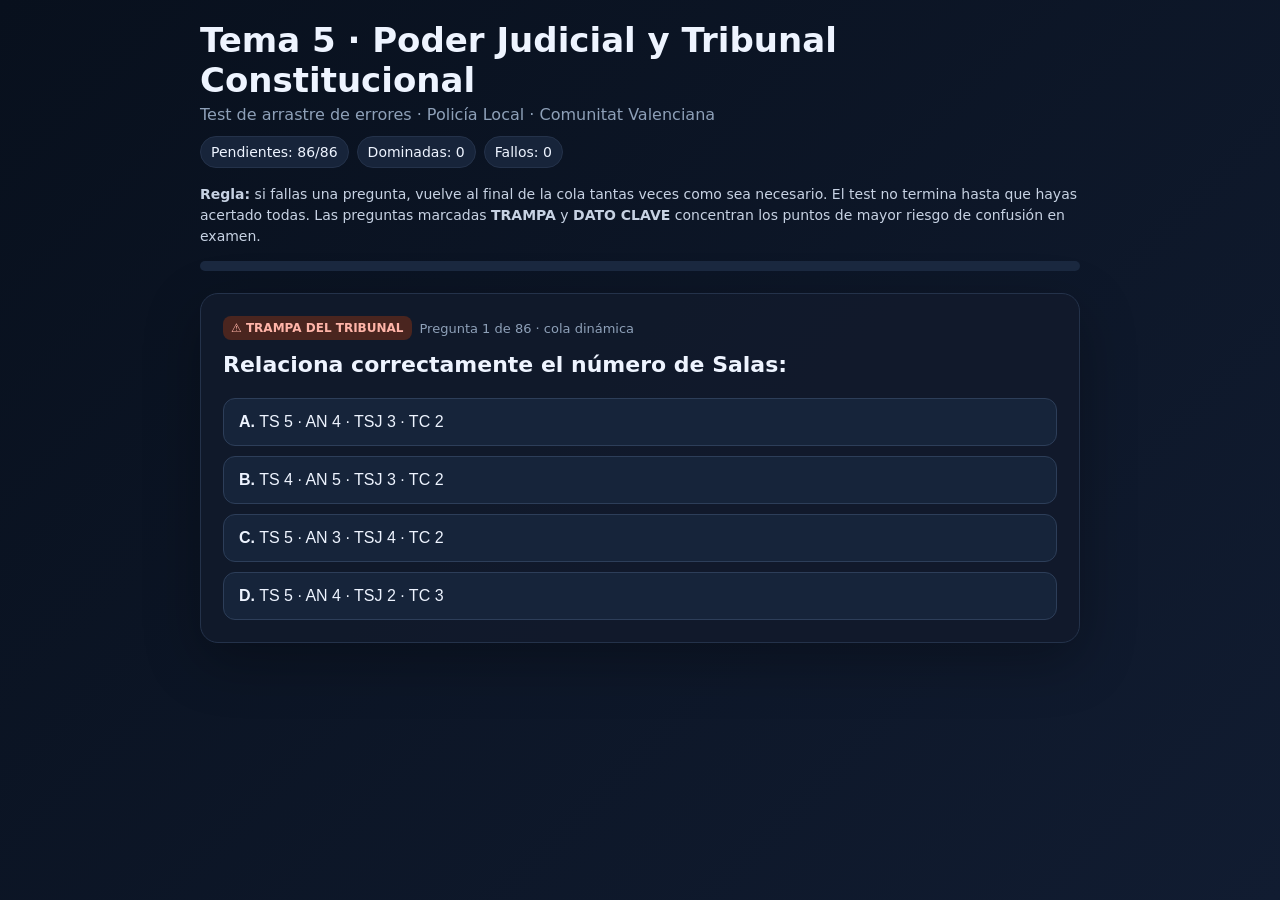
==== index.html @ 257c338b "Add files via upload" ====
<!doctype html>
<html lang="es">
<head>
<meta charset="utf-8">
<meta name="viewport" content="width=device-width,initial-scale=1">
<title>Tema 5 - Test Policía Local Comunitat Valenciana</title>
<style>
:root{--bg:#0b1220;--card:#111a2b;--muted:#8ea0b8;--text:#eef4ff;--accent:#60a5fa;--good:#22c55e;--bad:#ef4444;--gold:#f59e0b;--line:#24324a}
*{box-sizing:border-box} body{margin:0;font-family:system-ui,-apple-system,Segoe UI,Roboto,Arial;background:linear-gradient(135deg,#08101d,#111c31);color:var(--text);min-height:100vh}
.wrap{max-width:920px;margin:auto;padding:20px} .top{display:flex;gap:12px;align-items:center;justify-content:space-between;flex-wrap:wrap;margin-bottom:16px}
h1{font-size:clamp(22px,4vw,34px);margin:0} .sub{color:var(--muted);margin-top:5px}
.stats{display:flex;gap:8px;flex-wrap:wrap} .pill{background:#17243a;border:1px solid var(--line);padding:7px 10px;border-radius:999px;font-size:14px}
.card{background:rgba(17,26,43,.96);border:1px solid var(--line);border-radius:18px;padding:22px;box-shadow:0 18px 55px rgba(0,0,0,.28)}
.progress{height:10px;background:#1b2940;border-radius:99px;overflow:hidden;margin:14px 0 22px} .bar{height:100%;background:linear-gradient(90deg,#60a5fa,#22c55e);width:0;transition:.3s}
.meta{display:flex;gap:8px;align-items:center;flex-wrap:wrap;margin-bottom:10px} .badge{font-size:12px;font-weight:800;padding:5px 8px;border-radius:8px;background:#263650}
.badge.trampa{background:#4a251f;color:#ffb4a8} .badge.clave{background:#46350d;color:#ffd36a}
.q{font-size:22px;line-height:1.35;font-weight:750;margin:8px 0 18px} .opts{display:grid;gap:10px}
button.opt{text-align:left;padding:14px 15px;background:#16243a;color:var(--text);border:1px solid #2d3e59;border-radius:12px;font-size:16px;cursor:pointer;transition:.15s}
button.opt:hover{border-color:#5d83b4;transform:translateY(-1px)} button.opt.correct{border-color:var(--good);background:#123622} button.opt.wrong{border-color:var(--bad);background:#3b171b}
button.opt:disabled{cursor:default;transform:none}
.feedback{display:none;margin-top:18px;border-radius:13px;padding:15px;line-height:1.5} .feedback.good{display:block;background:#102f20;border:1px solid #22623b} .feedback.bad{display:block;background:#35171d;border:1px solid #79313e}
.source{font-size:13px;color:#b8c5d8;margin-top:8px} .actions{display:flex;gap:10px;margin-top:16px;flex-wrap:wrap}
button.action{padding:11px 15px;border:0;border-radius:10px;font-weight:750;cursor:pointer;background:#e6efff;color:#0b1220} button.secondary{background:#263650;color:#eef4ff;border:1px solid #3b506f}
.end{text-align:center;padding:25px} .end h2{font-size:32px} .tiny{font-size:13px;color:var(--muted)}
.legend{margin:14px 0;color:#c7d2e3;font-size:14px;line-height:1.5}
@media(max-width:600px){.card{padding:16px}.q{font-size:19px}button.opt{font-size:15px}}
</style>
</head>
<body><div class="wrap">
<div class="top"><div><h1>Tema 5 · Poder Judicial y Tribunal Constitucional</h1><div class="sub">Test de arrastre de errores · Policía Local · Comunitat Valenciana</div></div>
<div class="stats"><span class="pill" id="left"></span><span class="pill" id="ok"></span><span class="pill" id="fail"></span></div></div>
<div class="legend"><b>Regla:</b> si fallas una pregunta, vuelve al final de la cola tantas veces como sea necesario. El test no termina hasta que hayas acertado todas. Las preguntas marcadas <b>TRAMPA</b> y <b>DATO CLAVE</b> concentran los puntos de mayor riesgo de confusión en examen.</div>
<div class="progress"><div class="bar" id="bar"></div></div>
<div class="card" id="card"></div>
</div>
<script>
const bank=[{"q": "¿En qué Título de la Constitución Española se regula el Poder Judicial?", "o": ["Título V", "Título VI", "Título VIII", "Título IX"], "a": 1, "e": "El Poder Judicial se regula en el Título VI de la CE, arts. 117 a 127. El Tribunal Constitucional se regula separadamente en el Título IX.", "src": "Tema 5, págs. 2-3", "tag": "TRAMPA"}, {"q": "¿Forma parte el Tribunal Constitucional del Poder Judicial?", "o": ["Sí, como órgano jurisdiccional superior", "Sí, junto con el Tribunal Supremo", "No, es un órgano constitucional autónomo e independiente del Poder Judicial", "Solo cuando resuelve recursos de amparo"], "a": 2, "e": "el TC no forma parte del Poder Judicial; es un órgano constitucional autónomo e independiente de éste.", "src": "Tema 5, págs. 2 y 22", "tag": "TRAMPA"}, {"q": "Según el art. 117.1 CE, la justicia...", "o": ["emana del Rey y se administra en nombre del pueblo", "emana del pueblo y se administra en nombre del Rey", "emana de las Cortes y se administra en nombre del Rey", "emana de la Constitución y se administra en nombre del pueblo"], "a": 1, "e": "Literalidad clave: «La justicia emana del pueblo y se administra en nombre del Rey». Invertir ambas expresiones es una trampa típica.", "src": "Art. 117.1 CE · Tema 5, pág. 3", "tag": "TRAMPA"}, {"q": "¿Cuál de estas NO figura entre las cuatro notas del juez del art. 117.1 CE?", "o": ["Independientes", "Inamovibles", "Imparciales", "Responsables"], "a": 2, "e": "Las cuatro notas son: independientes, inamovibles, responsables y sometidos únicamente al imperio de la ley. «Imparciales» es el quinto adjetivo falso utilizado habitualmente como distractor.", "src": "Art. 117.1 CE · Tema 5, págs. 3-4", "tag": "TRAMPA"}, {"q": "Los Jueces y Magistrados están sometidos únicamente...", "o": ["a la Constitución", "al imperio de la ley", "al Consejo General del Poder Judicial", "a la jurisprudencia del Tribunal Supremo"], "a": 1, "e": "El art. 117.1 CE dice «sometidos únicamente al imperio de la ley». Cambiarlo por «a la Constitución» es una trampa destacada en el lateral.", "src": "Art. 117.1 CE · Tema 5, pág. 3", "tag": "TRAMPA"}, {"q": "La potestad jurisdiccional consiste, según el art. 117.3 CE, en...", "o": ["interpretar y aplicar las leyes", "juzgar y ejecutar las sentencias", "juzgar y hacer ejecutar lo juzgado", "resolver y hacer cumplir lo resuelto"], "a": 2, "e": "La fórmula literal es «juzgando y haciendo ejecutar lo juzgado».", "src": "Art. 117.3 CE · Tema 5, págs. 3-4", "tag": "CLAVE"}, {"q": "¿Qué principio es la base de la organización y funcionamiento de los Tribunales?", "o": ["Unidad jurisdiccional", "Jerarquía jurisdiccional", "Independencia funcional", "Especialidad jurisdiccional"], "a": 0, "e": "El art. 117.5 CE establece que el principio de unidad jurisdiccional es la base de la organización y funcionamiento de los Tribunales.", "src": "Art. 117.5 CE · Tema 5, pág. 3", "tag": "CLAVE"}, {"q": "El art. 117.6 CE prohíbe...", "o": ["los Tribunales de Honor", "los Tribunales de excepción", "los Tribunales militares", "los Tribunales consuetudinarios"], "a": 1, "e": "El art. 117.6 prohíbe los Tribunales de excepción. Los Tribunales de Honor se prohíben en el art. 26 CE: son dos artículos distintos y se utilizan con frecuencia como distractores cruzados.", "src": "Art. 117.6 CE · Tema 5, pág. 3", "tag": "TRAMPA"}, {"q": "¿En qué artículo de la CE se prohíben los Tribunales de Honor?", "o": ["26", "117.6", "120.1", "125"], "a": 0, "e": "Los Tribunales de Honor se prohíben en el art. 26 CE; los de excepción, en el art. 117.6 CE.", "src": "Tema 5, pág. 3", "tag": "TRAMPA"}, {"q": "Si un órgano judicial considera que una norma con rango de ley puede ser contraria a la Constitución, debe...", "o": ["inaplicarla directamente", "remitirla al Tribunal Supremo", "plantear cuestión ante el Tribunal Constitucional", "pedir autorización al CGPJ"], "a": 2, "e": "Según el art. 5.2 LOPJ, el juez no inaplica una ley: plantea la cuestión de inconstitucionalidad ante el TC. Es una distinción esencial frente a la inaplicación de reglamentos ilegales.", "src": "Art. 5.2 LOPJ · Tema 5, pág. 4", "tag": "CLAVE"}, {"q": "¿Qué puede inaplicar un juez por ilegalidad, según el dato lateral de los apuntes?", "o": ["Una ley orgánica", "Una ley autonómica", "Un reglamento ilegal", "Una norma constitucional"], "a": 2, "e": "El lateral señala: «El juez NO inaplica la ley: plantea la cuestión. Solo inaplica reglamentos ilegales (art. 6)».", "src": "Tema 5, pág. 4", "tag": "CLAVE"}, {"q": "¿Pueden los tribunales superiores o el CGPJ dictar instrucciones sobre la interpretación del ordenamiento en el ejercicio de la función jurisdiccional?", "o": ["Sí, ambos", "Solo el CGPJ", "Solo los tribunales superiores", "No"], "a": 3, "e": "El art. 12.3 LOPJ prohíbe que los tribunales superiores y el CGPJ dicten instrucciones sobre aplicación o interpretación del ordenamiento en la función jurisdiccional.", "src": "Art. 12.3 LOPJ · Tema 5, pág. 4", "tag": "TRAMPA"}, {"q": "El juez perturbado en su independencia lo pone en conocimiento de...", "o": ["el Tribunal Supremo", "el Ministerio Fiscal", "el CGPJ", "el Ministerio de Justicia"], "a": 2, "e": "Art. 14 LOPJ: el juez perturbado acude al CGPJ; el Ministerio Fiscal promueve las acciones en defensa de la independencia judicial.", "src": "Art. 14 LOPJ · Tema 5, pág. 4", "tag": "CLAVE"}, {"q": "La justicia será gratuita...", "o": ["siempre para todos", "solo en procesos penales", "cuando así lo disponga la ley y, en todo caso, para quienes acrediten insuficiencia de recursos", "solo si lo acuerda el juez"], "a": 2, "e": "Art. 119 CE. la gratuidad no es universal, pero sí opera en todo caso para quien acredite insuficiencia de recursos para litigar.", "src": "Art. 119 CE · Tema 5, pág. 5", "tag": "TRAMPA"}, {"q": "Las actuaciones judiciales serán...", "o": ["siempre secretas", "públicas, con las excepciones previstas en las leyes de procedimiento", "públicas sin excepción", "privadas salvo en materia penal"], "a": 1, "e": "El art. 120.1 CE establece publicidad con las excepciones que prevean las leyes de procedimiento.", "src": "Art. 120.1 CE · Tema 5, pág. 5", "tag": "TRAMPA"}, {"q": "Las sentencias serán...", "o": ["normalmente motivadas", "siempre motivadas y se pronunciarán en audiencia pública", "motivadas solo si admiten recurso", "públicas pero no necesariamente motivadas"], "a": 1, "e": "Art. 120.3 CE: «Las sentencias serán siempre motivadas y se pronunciarán en audiencia pública».", "src": "Art. 120.3 CE · Tema 5, pág. 5", "tag": "CLAVE"}, {"q": "El art. 121 CE reconoce indemnización a cargo del Estado por...", "o": ["solo error judicial", "solo funcionamiento anormal", "error judicial y funcionamiento anormal de la Administración de Justicia", "cualquier resolución desfavorable"], "a": 2, "e": "Existen dos títulos indemnizatorios: error judicial y funcionamiento anormal. El distractor suele suprimir el segundo.", "src": "Art. 121 CE · Tema 5, pág. 5", "tag": "TRAMPA"}, {"q": "La policía judicial depende, en sus funciones de averiguación del delito y aseguramiento del delincuente, de...", "o": ["Gobierno y Delegación del Gobierno", "Jueces, Tribunales y Ministerio Fiscal", "solo Ministerio Fiscal", "CGPJ y Ministerio del Interior"], "a": 1, "e": "Es la literalidad del art. 126 CE: depende de Jueces, Tribunales y Ministerio Fiscal en esas funciones.", "src": "Art. 126 CE · Tema 5, pág. 6", "tag": "CLAVE"}, {"q": "Mientras estén en activo, Jueces, Magistrados y Fiscales...", "o": ["pueden pertenecer a sindicatos, pero no a partidos", "pueden pertenecer a partidos, pero no a sindicatos", "no pueden pertenecer a partidos políticos ni sindicatos", "no pueden asociarse profesionalmente"], "a": 2, "e": "Art. 127.1 CE: no pueden pertenecer a partidos políticos ni sindicatos mientras estén en activo; sí se prevé asociación profesional.", "src": "Art. 127.1 CE · Tema 5, pág. 6", "tag": "TRAMPA"}, {"q": "La acción popular del art. 19.1 LOPJ corresponde a...", "o": ["cualquier residente en España", "los ciudadanos de nacionalidad española", "solo los electores", "solo las asociaciones"], "a": 1, "e": "El lateral precisa que el art. 19.1 LOPJ atribuye la acción popular a los ciudadanos de nacionalidad española.", "src": "Art. 19.1 LOPJ · Tema 5, pág. 6", "tag": "CLAVE"}, {"q": "El CGPJ es...", "o": ["un tribunal superior", "el órgano de gobierno del Poder Judicial", "un órgano del Gobierno", "una Sala del Tribunal Supremo"], "a": 1, "e": "Art. 122.2 CE: el Consejo General del Poder Judicial es el órgano de gobierno del Poder Judicial. No es un tribunal y no juzga.", "src": "Art. 122.2 CE · Tema 5, pág. 7", "tag": "CLAVE"}, {"q": "¿Cuál es la composición constitucional del CGPJ?", "o": ["20 vocales, sin Presidente", "Presidente del TS + 20 miembros", "12 miembros + Presidente del TC", "Presidente del Gobierno + 20 vocales"], "a": 1, "e": "El CGPJ está integrado por el Presidente del Tribunal Supremo, que lo preside, y veinte miembros.", "src": "Art. 122.3 CE · Tema 5, pág. 7", "tag": "CLAVE"}, {"q": "¿Cuál es el mandato de los veinte vocales del CGPJ?", "o": ["3 años", "4 años", "5 años", "9 años"], "a": 2, "e": "Los veinte miembros son nombrados por el Rey por un período de cinco años.", "src": "Art. 122.3 CE · Tema 5, pág. 7", "tag": "TRAMPA"}, {"q": "La distribución de los 20 vocales del CGPJ es...", "o": ["10 judiciales y 10 juristas", "12 judiciales y 8 juristas", "8 judiciales y 12 juristas", "14 judiciales y 6 juristas"], "a": 1, "e": "Dato clave: 12 de procedencia judicial + 8 juristas. La LOPJ articula que cada Cámara elige 10 (6 judiciales + 4 juristas).", "src": "Art. 122.3 CE / 567 LOPJ · Tema 5, pág. 7", "tag": "CLAVE"}, {"q": "¿Qué mayoría utiliza cada Cámara para la elección correspondiente de vocales del CGPJ?", "o": ["mayoría simple", "mayoría absoluta", "tres quintos", "dos tercios"], "a": 2, "e": "La mayoría señalada en los apuntes es de tres quintos en cada Cámara.", "src": "Art. 122.3 CE · Tema 5, pág. 7", "tag": "CLAVE"}, {"q": "¿Cuántos vocales del CGPJ propone el Gobierno?", "o": ["0", "2", "4", "8"], "a": 0, "e": "Trampa estrella: en el CGPJ el Gobierno no propone a nadie. Los 20 vocales los designan las Cortes Generales según la articulación de la LOPJ.", "src": "Tema 5, pág. 7", "tag": "TRAMPA"}, {"q": "La Memoria anual del CGPJ se remite a...", "o": ["el Gobierno", "el Ministerio de Justicia", "las Cortes Generales", "el Tribunal Constitucional"], "a": 2, "e": "Art. 563 LOPJ: la Memoria anual se remite a las Cortes Generales, no al Gobierno.", "src": "Art. 563 LOPJ · Tema 5, págs. 8-9", "tag": "TRAMPA"}, {"q": "¿Cuál de estas comisiones NO figura en el art. 595.2 LOPJ según los apuntes?", "o": ["Permanente", "Disciplinaria", "De Nombramientos", "De Igualdad"], "a": 2, "e": "«Comisión de Nombramientos» es el intruso expresamente señalado en los apuntes. El art. 595.2 enumera seis comisiones y ésta no existe.", "src": "Art. 595.2 LOPJ · Tema 5, pág. 9", "tag": "TRAMPA"}, {"q": "La Comisión Permanente del CGPJ está compuesta por...", "o": ["Presidente + 5 vocales", "Presidente + 7 vocales: 4 judiciales y 3 juristas", "Presidente + 8 vocales: 4+4", "7 vocales sin Presidente"], "a": 1, "e": "Art. 601 LOPJ: Presidente del TS y CGPJ + otros siete vocales, cuatro del turno judicial y tres juristas.", "src": "Art. 601 LOPJ · Tema 5, pág. 10", "tag": "CLAVE"}, {"q": "La cadena correcta para el Presidente del TS y del CGPJ es...", "o": ["lo elige el Gobierno, lo nombra el Rey y lo refrenda el CGPJ", "lo eligen los vocales del Consejo, lo nombra el Rey y lo refrenda el Presidente del Gobierno", "lo eligen las Cortes y lo nombra el Gobierno", "lo propone el TC y lo nombra el Rey"], "a": 1, "e": "Dato clave lateral: lo eligen los vocales del propio Consejo, lo nombra el Rey y lo refrenda el Presidente del Gobierno.", "src": "Tema 5, pág. 9", "tag": "CLAVE"}, {"q": "El Presidente del TS y del CGPJ puede ser reelegido...", "o": ["sin límite", "una sola vez para un nuevo mandato", "nunca", "dos veces"], "a": 1, "e": "Art. 587.2 LOPJ: podrá ser reelegido y nombrado, por una sola vez, para un nuevo mandato.", "src": "Art. 587 LOPJ · Tema 5, pág. 9", "tag": "CLAVE"}, {"q": "Cuando el CGPJ está en funciones por falta de renovación, quedan vetados...", "o": ["todos sus acuerdos", "los nombramientos discrecionales", "los expedientes disciplinarios", "las memorias anuales"], "a": 1, "e": "En funciones, no puede ejercer nombramientos discrecionales.", "src": "Tema 5, págs. 8-9", "tag": "TRAMPA"}, {"q": "El Tribunal Supremo es el órgano jurisdiccional superior...", "o": ["en todos los órdenes sin excepción", "solo en civil y penal", "en todos los órdenes, salvo lo dispuesto en materia de garantías constitucionales", "salvo en el orden militar"], "a": 2, "e": "La salvedad constitucional es esencial: art. 123.1 CE, «salvo lo dispuesto en materia de garantías constitucionales». El distractor suele borrarla o cambiarla por «salvo lo militar».", "src": "Art. 123.1 CE · Tema 5, pág. 11", "tag": "TRAMPA"}, {"q": "¿Dónde tiene su sede el Tribunal Supremo?", "o": ["En Barcelona", "En la villa de Madrid", "En cada capital autonómica", "No tiene sede fija"], "a": 1, "e": "El art. 53 LOPJ establece literalmente que el Tribunal Supremo tiene su sede en la villa de Madrid; ningún otro órgano puede tener el título de Supremo.", "src": "Art. 53 LOPJ · Tema 5, pág. 11", "tag": "CLAVE"}, {"q": "¿Cuántas Salas ordinarias tiene el Tribunal Supremo?", "o": ["3", "4", "5", "6"], "a": 2, "e": "Tiene cinco Salas ordinarias: Civil, Penal, Contencioso-Administrativo, Social y Militar. Las Salas especiales de los arts. 42 y 61 no son una sexta Sala ordinaria.", "src": "Art. 55 LOPJ · Tema 5, págs. 11-13", "tag": "TRAMPA"}, {"q": "¿Cuál es la Sala Tercera del Tribunal Supremo?", "o": ["Penal", "Contencioso-Administrativo", "Social", "Militar"], "a": 1, "e": "Secuencia: 1.ª Civil, 2.ª Penal, 3.ª Contencioso-Administrativo, 4.ª Social, 5.ª Militar. La confusión entre la 3.ª y la 4.ª es un distractor habitual.", "src": "Art. 55 LOPJ · Tema 5, pág. 12", "tag": "TRAMPA"}, {"q": "La Sala especial del art. 42 LOPJ resuelve...", "o": ["disolución de partidos políticos", "conflictos de competencia entre órganos de distinto orden jurisdiccional", "recursos de amparo", "conflictos entre Estado y CCAA"], "a": 1, "e": "La Sala del art. 42 resuelve conflictos de competencia entre juzgados o tribunales de distinto orden jurisdiccional.", "src": "Art. 42 LOPJ · Tema 5, pág. 12", "tag": "TRAMPA"}, {"q": "La Sala especial del art. 42 LOPJ está compuesta por...", "o": ["Presidente del TS + 2 Magistrados, uno por cada orden en conflicto", "Presidente del TC + 4 magistrados", "Presidentes de todas las Salas del TS", "Presidente del TS + magistrado más antiguo de cada Sala"], "a": 0, "e": "Composición destacada: Presidente del TS + dos Magistrados, uno por cada orden jurisdiccional en conflicto.", "src": "Art. 42 LOPJ · Tema 5, pág. 12", "tag": "CLAVE"}, {"q": "¿Cuál es la función estrella de la llamada «Sala del 61»?", "o": ["conflictos de competencia entre órdenes", "disolución de partidos políticos", "casación civil", "control de reglamentos"], "a": 1, "e": "La competencia más característica de la Sala del 61 es los procesos de declaración de ilegalidad y disolución de partidos políticos.", "src": "Art. 61 LOPJ · Tema 5, pág. 13", "tag": "TRAMPA"}, {"q": "La Sala del 61 reúne...", "o": ["solo a la Sala Penal", "al Presidente del TS, Presidentes de Sala y el magistrado más antiguo y más moderno de cada Sala", "al Presidente y dos magistrados", "a todos los magistrados del TS"], "a": 1, "e": "Es una Sala mixta de todas las Salas: Presidente del TS + Presidentes de Sala + magistrado más antiguo y más moderno de cada una.", "src": "Art. 61 LOPJ · Tema 5, pág. 13", "tag": "CLAVE"}, {"q": "A efectos judiciales, el Estado se organiza territorialmente en...", "o": ["Municipios, comarcas, provincias y CCAA", "Municipios, partidos, provincias y CCAA", "Municipios, islas, provincias y regiones", "Partidos, comarcas, provincias y CCAA"], "a": 1, "e": "Art. 30 LOPJ: Municipios, Partidos, Provincias y Comunidades Autónomas. «Comarcas» e «islas» son distractores señalados en el lateral.", "src": "Art. 30 LOPJ · Tema 5, pág. 14", "tag": "TRAMPA"}, {"q": "Según la planta judicial vigente, ¿qué órgano hay en cada partido judicial?", "o": ["Audiencia Provincial", "Tribunal de Instancia", "Tribunal Superior de Justicia", "Tribunal Central de Instancia"], "a": 1, "e": "Art. 84.1 LOPJ: habrá un Tribunal de Instancia en cada partido judicial, con sede en su capital.", "src": "Art. 84.1 LOPJ · Tema 5, págs. 15 y 17", "tag": "CLAVE"}, {"q": "¿Cuál es la terminología vigente destacada en la actualización de la planta judicial?", "o": ["Se mantienen como regla los antiguos Juzgados unipersonales", "Los antiguos Juzgados unipersonales se sustituyen por Tribunales de Instancia y se crea el Tribunal Central de Instancia", "Se sustituyen las Audiencias Provinciales por Tribunales de Instancia", "Se elimina el juez de paz"], "a": 1, "e": "la planta vigente sustituye los antiguos juzgados unipersonales por Tribunales de Instancia y crea el Tribunal Central de Instancia.", "src": "Tema 5, pág. 15", "tag": "TRAMPA"}, {"q": "¿Cuáles son los cuatro órdenes jurisdiccionales ordinarios?", "o": ["Civil, penal, administrativo y militar", "Civil, penal, contencioso-administrativo y social", "Civil, mercantil, penal y social", "Penal, social, militar y contencioso"], "a": 1, "e": "Los cuatro órdenes son: civil, penal, contencioso-administrativo y social.", "src": "Art. 9 LOPJ · Tema 5, pág. 15", "tag": "CLAVE"}, {"q": "El orden civil actúa como «cajón de sastre» porque conoce...", "o": ["solo de contratos", "de todo lo que no esté atribuido a otro orden jurisdiccional", "también de todas las causas criminales", "de todos los actos administrativos"], "a": 1, "e": "Art. 9.2 LOPJ: el orden civil conoce, además de lo suyo, de todo lo que no esté atribuido a otro orden jurisdiccional.", "src": "Art. 9.2 LOPJ · Tema 5, pág. 15", "tag": "CLAVE"}, {"q": "La Carrera Judicial tiene...", "o": ["2 categorías", "3 categorías: Magistrado del TS, Magistrado y Juez", "4 categorías", "5 categorías"], "a": 1, "e": "Art. 299 LOPJ: tres categorías, en este orden: Magistrado del Tribunal Supremo, Magistrado y Juez.", "src": "Art. 299 LOPJ · Tema 5, pág. 15", "tag": "CLAVE"}, {"q": "La Audiencia Nacional tiene...", "o": ["jurisdicción autonómica y sede en Madrid", "jurisdicción en toda España y sede en Madrid", "jurisdicción provincial", "jurisdicción solo penal"], "a": 1, "e": "Art. 62 LOPJ: sede en la villa de Madrid y jurisdicción en toda España.", "src": "Art. 62 LOPJ · Tema 5, pág. 16", "tag": "CLAVE"}, {"q": "¿Cuántas Salas tiene la Audiencia Nacional?", "o": ["3", "4", "5", "6"], "a": 1, "e": "Tiene cuatro: Apelación, Penal, Contencioso-Administrativo y Social.", "src": "Art. 64 LOPJ · Tema 5, pág. 16", "tag": "TRAMPA"}, {"q": "¿Qué Sala NO existe en la Audiencia Nacional?", "o": ["Apelación", "Penal", "Civil", "Social"], "a": 2, "e": "La Audiencia Nacional carece de orden civil. La ausencia de Sala Civil es una trampa clásica de examen.", "src": "Art. 64 LOPJ · Tema 5, págs. 16 y 18", "tag": "TRAMPA"}, {"q": "El Tribunal Superior de Justicia culmina la organización judicial...", "o": ["de toda España, por encima del TS", "en el ámbito de cada Comunidad Autónoma, sin perjuicio de la jurisdicción del TS", "de cada provincia", "solo en materia contenciosa"], "a": 1, "e": "Art. 70 LOPJ: culmina la organización judicial en el ámbito de la Comunidad Autónoma, sin perjuicio de la jurisdicción del Tribunal Supremo.", "src": "Art. 70 LOPJ · Tema 5, pág. 17", "tag": "CLAVE"}, {"q": "¿Cuántas Salas tiene un Tribunal Superior de Justicia?", "o": ["2", "3", "4", "5"], "a": 1, "e": "Tres Salas: Civil y Penal (unidas), Contencioso-Administrativo y Social.", "src": "Art. 72 LOPJ · Tema 5, pág. 17", "tag": "TRAMPA"}, {"q": "Las disposiciones generales de las entidades locales, como las ordenanzas, se impugnan ante...", "o": ["la Sala de lo Contencioso del TSJ", "la Sala Civil de la Audiencia Nacional", "el Tribunal Constitucional directamente", "el Tribunal Supremo en única instancia"], "a": 0, "e": "Conforme al art. 74.1.b LOPJ, conoce la Sala de lo Contencioso-Administrativo del TSJ.", "src": "Art. 74.1.b LOPJ · Tema 5, pág. 17", "tag": "CLAVE"}, {"q": "Las Audiencias Provinciales tienen sede...", "o": ["en la capital de la Comunidad Autónoma", "en Madrid", "en la capital de la provincia, de la que toman el nombre", "en la capital del partido judicial"], "a": 2, "e": "Art. 80.1 LOPJ: sede en la capital de la provincia, de la que toman el nombre, y jurisdicción en toda ella.", "src": "Art. 80.1 LOPJ · Tema 5, pág. 17", "tag": "CLAVE"}, {"q": "En cada municipio donde no exista Tribunal de Instancia habrá...", "o": ["una Audiencia Provincial", "un juez o jueza de paz", "una Sala del TSJ", "un Tribunal Central de Instancia"], "a": 1, "e": "Art. 99 LOPJ: en cada municipio donde no exista Tribunal de Instancia habrá un juez o jueza de paz.", "src": "Art. 99 LOPJ · Tema 5, pág. 17", "tag": "CLAVE"}, {"q": "El Ministerio Fiscal ejerce sus funciones conforme a los principios de...", "o": ["unidad de actuación y dependencia jerárquica; legalidad e imparcialidad", "independencia y jerarquía; oportunidad y objetividad", "unidad jurisdiccional y legalidad; imparcialidad y autonomía", "dependencia gubernamental y oportunidad"], "a": 0, "e": "Art. 124.2 CE: unidad de actuación y dependencia jerárquica; con sujeción, en todo caso, a legalidad e imparcialidad. Esta pareja de principios suele utilizarse como distractor.", "src": "Art. 124.2 CE · Tema 5, pág. 19", "tag": "TRAMPA"}, {"q": "El Fiscal General del Estado es nombrado...", "o": ["por el Rey, a propuesta del CGPJ, oído el Gobierno", "por el Gobierno, oído el Rey", "por el Rey, a propuesta del Gobierno, oído el CGPJ", "por las Cortes Generales"], "a": 2, "e": "Art. 124.4 CE: nombrado por el Rey, a propuesta del Gobierno, oído el CGPJ. La trampa típica cambia «oído» por «a propuesta» del CGPJ.", "src": "Art. 124.4 CE · Tema 5, pág. 19", "tag": "TRAMPA"}, {"q": "El control judicial de la potestad reglamentaria y de la legalidad de la actuación administrativa se establece en...", "o": ["art. 106.1 CE", "art. 117.1 CE", "art. 153.a CE exclusivamente", "art. 161.2 CE"], "a": 0, "e": "la Constitución instaura el control; las leyes procesales lo desarrollan.", "src": "Art. 106.1 CE · Tema 5, pág. 21", "tag": "CLAVE"}, {"q": "En el conflicto en defensa de la autonomía local, el art. 75 bis LOTC regula...", "o": ["la legitimación", "el objeto: qué normas pueden dar lugar al conflicto", "el plazo de amparo", "la composición del TC"], "a": 1, "e": "Regla clave: 75 bis = objeto (qué normas); 75 ter = legitimación (quién).", "src": "Arts. 75 bis y 75 ter LOTC · Tema 5, pág. 21", "tag": "TRAMPA"}, {"q": "Para la legitimación colectiva de municipios en el conflicto en defensa de la autonomía local, los apuntes señalan...", "o": ["1/6 de municipios y 1/7 de población", "1/7 de municipios y 1/6 de población", "1/5 de municipios y 1/5 de población", "1/3 de municipios y mayoría de población"], "a": 1, "e": "Art. 75 ter LOTC: un número de municipios que suponga un séptimo de los del ámbito y un sexto de la población.", "src": "Art. 75 ter LOTC · Tema 5, pág. 21", "tag": "TRAMPA"}, {"q": "¿Cuántos miembros tiene el Tribunal Constitucional?", "o": ["10", "12", "15", "20"], "a": 1, "e": "Art. 159.1 CE: 12 miembros nombrados por el Rey.", "src": "Art. 159.1 CE · Tema 5, pág. 22", "tag": "CLAVE"}, {"q": "¿Cómo se distribuyen las propuestas de los 12 miembros del TC?", "o": ["4 Congreso + 4 Senado + 2 Gobierno + 2 CGPJ", "6 Congreso + 6 Senado", "4 Gobierno + 4 CGPJ + 2 Congreso + 2 Senado", "8 Cortes + 4 Gobierno"], "a": 0, "e": "Distribución clave: 4 Congreso + 4 Senado + 2 Gobierno + 2 CGPJ.", "src": "Art. 159.1 CE · Tema 5, pág. 22", "tag": "TRAMPA"}, {"q": "Los miembros del Tribunal Constitucional son designados por...", "o": ["5 años, renovación total", "9 años, renovándose por terceras partes cada 3", "3 años, renovables", "6 años, por mitades cada 3"], "a": 1, "e": "Art. 159.3 CE: nueve años, con renovación por terceras partes cada tres años.", "src": "Art. 159.3 CE · Tema 5, pág. 22", "tag": "TRAMPA"}, {"q": "El Presidente del Tribunal Constitucional es nombrado por el Rey...", "o": ["a propuesta del Gobierno, por 5 años", "a propuesta del CGPJ, por 3 años", "a propuesta del propio Tribunal en Pleno, por 3 años", "a propuesta del Congreso, por 9 años"], "a": 2, "e": "Art. 160 CE: nombrado entre sus miembros por el Rey, a propuesta del mismo Tribunal en Pleno, por tres años. Es una trampa recurrente frente al Presidente del TS.", "src": "Art. 160 CE · Tema 5, pág. 23", "tag": "TRAMPA"}, {"q": "¿Cuántas Salas tiene el Tribunal Constitucional y cuántos magistrados tiene cada una?", "o": ["2 Salas de 6", "3 Salas de 4", "4 Salas de 3", "2 Salas de 5"], "a": 0, "e": "Art. 7 LOTC: dos Salas de seis magistrados cada una.", "src": "Art. 7 LOTC · Tema 5, pág. 23", "tag": "CLAVE"}, {"q": "Las Secciones del Tribunal Constitucional se componen de...", "o": ["Presidente + 1 magistrado", "Presidente + 2 magistrados", "6 magistrados", "todos los magistrados"], "a": 1, "e": "Art. 8 LOTC: las Secciones se componen de Presidente + dos magistrados y deciden la admisión.", "src": "Art. 8 LOTC · Tema 5, pág. 23", "tag": "CLAVE"}, {"q": "En la elección del Presidente del TC, la secuencia correcta es...", "o": ["votación pública → mayoría simple → edad", "votación secreta → mayoría absoluta → más votos → antigüedad → edad", "votación secreta → 3/5 → sorteo", "votación pública → mayoría absoluta → antigüedad"], "a": 1, "e": "Art. 9 LOTC: votación secreta; primera votación mayoría absoluta; después más votos; empate: antigüedad y luego edad.", "src": "Art. 9 LOTC · Tema 5, págs. 23-24", "tag": "TRAMPA"}, {"q": "¿Cuál de estas NO es una competencia del Tribunal Constitucional?", "o": ["Recurso de inconstitucionalidad", "Recurso de amparo", "Recurso de casación", "Conflictos de competencia Estado-CCAA"], "a": 2, "e": "Los apuntes advierten que «recurso de casación» es jurisdicción ordinaria, no una atribución del TC.", "src": "Arts. 161 CE y 2 LOTC · Tema 5, págs. 24-25", "tag": "TRAMPA"}, {"q": "La impugnación del Gobierno del art. 161.2 CE produce...", "o": ["nulidad automática", "suspensión, que el TC debe ratificar o levantar en un plazo no superior a 5 meses", "suspensión por 9 meses", "ningún efecto suspensivo"], "a": 1, "e": "Art. 161.2 CE: la impugnación produce suspensión y el TC debe ratificarla o levantarla en un plazo no superior a cinco meses.", "src": "Art. 161.2 CE · Tema 5, pág. 24", "tag": "CLAVE"}, {"q": "¿Quién está legitimado para interponer recurso de inconstitucionalidad?", "o": ["cualquier ciudadano", "solo los jueces", "Presidente del Gobierno, Defensor del Pueblo, 50 Diputados, 50 Senadores y órganos autonómicos previstos", "Ministerio Fiscal exclusivamente"], "a": 2, "e": "Art. 162.1.a CE: sujetos políticos tasados. El particular no interpone recurso de inconstitucionalidad.", "src": "Art. 162.1.a CE · Tema 5, pág. 25", "tag": "TRAMPA"}, {"q": "La cuestión de inconstitucionalidad la plantea...", "o": ["cualquier ciudadano", "el Ministerio Fiscal directamente", "un Juez o Tribunal cuando de la validez de la norma dependa el fallo", "50 Diputados"], "a": 2, "e": "Arts. 163 CE y 35 LOTC: la plantea un Juez o Tribunal; las partes no la interponen directamente.", "src": "Art. 163 CE / 35 LOTC · Tema 5, págs. 25-26", "tag": "TRAMPA"}, {"q": "El plazo general para el recurso de inconstitucionalidad es...", "o": ["20 días", "30 días", "3 meses", "5 meses"], "a": 2, "e": "Art. 33.1 LOTC: tres meses desde la publicación. En el supuesto de Comisión Bilateral puede ser de nueve meses.", "src": "Art. 33 LOTC · Tema 5, pág. 25", "tag": "CLAVE"}, {"q": "En el supuesto de Comisión Bilateral, el plazo del recurso de inconstitucionalidad puede alcanzar...", "o": ["5 meses", "6 meses", "9 meses", "12 meses"], "a": 2, "e": "No deben confundirse los plazos: 3 meses en general / 9 meses con Comisión Bilateral.", "src": "Art. 33.2 LOTC · Tema 5, pág. 25", "tag": "TRAMPA"}, {"q": "En la cuestión de inconstitucionalidad, la audiencia previa a las partes y al Ministerio Fiscal es de...", "o": ["5 días", "10 días", "20 días", "30 días"], "a": 1, "e": "Art. 35 LOTC: audiencia previa a las partes y al Ministerio Fiscal por diez días.", "src": "Art. 35 LOTC · Tema 5, pág. 25", "tag": "TRAMPA"}, {"q": "La cuestión de inconstitucionalidad tiene, según el art. 163 CE...", "o": ["efectos siempre suspensivos", "efectos que en ningún caso serán suspensivos", "efectos suspensivos durante 5 meses", "efectos suspensivos si lo pide el MF"], "a": 1, "e": "El art. 163 CE dispone que los efectos que establezca la ley «en ningún caso serán suspensivos».", "src": "Art. 163 CE · Tema 5, pág. 26", "tag": "CLAVE"}, {"q": "El recurso de amparo protege...", "o": ["todos los derechos del Título I", "los derechos de los arts. 14 a 29 CE y la objeción de conciencia del art. 30", "solo los arts. 15 a 29", "solo los derechos políticos"], "a": 1, "e": "Art. 41 LOTC: derechos de los arts. 14 a 29 CE y objeción de conciencia del art. 30 (30.2 en el cuadro-resumen).", "src": "Art. 41 LOTC · Tema 5, pág. 26", "tag": "CLAVE"}, {"q": "El plazo de amparo frente a actos sin valor de ley de las Cortes o Asambleas es...", "o": ["20 días", "30 días", "3 meses", "9 meses"], "a": 2, "e": "Art. 42 LOTC: tres meses.", "src": "Art. 42 LOTC · Tema 5, pág. 26", "tag": "TRAMPA"}, {"q": "El plazo de amparo frente a actos del Gobierno o de la Administración es...", "o": ["10 días", "20 días", "30 días", "3 meses"], "a": 1, "e": "Art. 43.2 LOTC: veinte días, una vez agotada la vía judicial.", "src": "Art. 43.2 LOTC · Tema 5, pág. 26", "tag": "TRAMPA"}, {"q": "El plazo de amparo frente a actos u omisiones de un órgano judicial es...", "o": ["20 días", "30 días", "3 meses", "5 meses"], "a": 1, "e": "Art. 44.2 LOTC: treinta días.", "src": "Art. 44.2 LOTC · Tema 5, pág. 26", "tag": "TRAMPA"}, {"q": "¿Cuál es la única vía directa del ciudadano al Tribunal Constitucional?", "o": ["recurso de casación", "recurso de inconstitucionalidad", "recurso de amparo", "cuestión de inconstitucionalidad"], "a": 2, "e": "el ciudadano accede al TC por amparo; no interpone directamente recurso ni cuestión de inconstitucionalidad.", "src": "Tema 5, págs. 25-27", "tag": "TRAMPA"}, {"q": "Contra las sentencias del Tribunal Constitucional...", "o": ["cabe casación ante el TS", "cabe revisión ante el Pleno", "no cabe recurso alguno", "cabe amparo"], "a": 2, "e": "Art. 164.1 CE: tienen valor de cosa juzgada desde el día siguiente de su publicación y no cabe recurso alguno contra ellas.", "src": "Art. 164.1 CE · Tema 5, pág. 27", "tag": "TRAMPA"}, {"q": "Las sentencias de inconstitucionalidad del TC vinculan...", "o": ["solo a jueces y tribunales", "a todos los Poderes Públicos", "solo al Gobierno", "solo a las partes del proceso"], "a": 1, "e": "Art. 38 LOTC: vinculan a todos los Poderes Públicos y producen efectos generales desde su publicación en el BOE.", "src": "Art. 38 LOTC · Tema 5, pág. 27", "tag": "CLAVE"}, {"q": "Relaciona correctamente el número de Salas:", "o": ["TS 5 · AN 4 · TSJ 3 · TC 2", "TS 4 · AN 5 · TSJ 3 · TC 2", "TS 5 · AN 3 · TSJ 4 · TC 2", "TS 5 · AN 4 · TSJ 2 · TC 3"], "a": 0, "e": "Cuadro de trampas: Tribunal Supremo 5, Audiencia Nacional 4 (sin civil), TSJ 3, Tribunal Constitucional 2.", "src": "Tema 5, págs. 23, 28-29", "tag": "TRAMPA"}, {"q": "Relaciona correctamente los mandatos:", "o": ["CGPJ 9 años; TC 5; Presidente TC 3", "CGPJ 5 años; TC 9 años; Presidente TC 3 años", "CGPJ 5; TC 3; Presidente TC 9", "CGPJ 3; TC 9; Presidente TC 5"], "a": 1, "e": "Trampa global del tema: CGPJ 5 años; magistrados del TC 9 años (tercios cada 3); Presidente del TC 3 años.", "src": "Tema 5, págs. 28-29", "tag": "TRAMPA"}, {"q": "¿Qué órgano propone 2 magistrados del Tribunal Constitucional?", "o": ["el Gobierno", "el Tribunal Supremo", "el Ministerio Fiscal", "la Audiencia Nacional"], "a": 0, "e": "En el TC el Gobierno propone 2 de los 12 magistrados. En el CGPJ, en cambio, el Gobierno no propone ningún vocal.", "src": "Art. 159.1 CE · Tema 5, págs. 22 y 28", "tag": "TRAMPA"}, {"q": "¿Qué porcentaje mínimo de cada sexo se señala para magistrados del TC y vocales del CGPJ en el cuadro-resumen?", "o": ["30 %", "40 %", "50 %", "60 %"], "a": 1, "e": "Se exige un 40 % de presencia mínima de cada sexo, con referencia al art. 16 LOTC y art. 567 LOPJ.", "src": "Tema 5, pág. 29", "tag": "CLAVE"}, {"q": "¿Qué requisito de experiencia profesional se exige a los juristas del CGPJ, miembros del TC y FGE?", "o": ["más de 5 años", "más de 10 años", "más de 15 años", "20 años exactos"], "a": 2, "e": "más de quince años de ejercicio profesional para esos perfiles.", "src": "Tema 5, pág. 29", "tag": "CLAVE"}];
let queue=bank.map((_,i)=>i);
let mastered=new Set(), fails=0, attempts=0, current=null, locked=false;

function shuffle(a){for(let i=a.length-1;i>0;i--){const j=Math.floor(Math.random()*(i+1));[a[i],a[j]]=[a[j],a[i]]}return a}
function reset(){queue=shuffle(bank.map((_,i)=>i));mastered=new Set();fails=0;attempts=0;current=null;locked=false;render()}
function stats(){document.getElementById('left').textContent=`Pendientes: ${bank.length-mastered.size}/${bank.length}`;document.getElementById('ok').textContent=`Dominadas: ${mastered.size}`;document.getElementById('fail').textContent=`Fallos: ${fails}`;document.getElementById('bar').style.width=`${(mastered.size/bank.length)*100}%`}
function render(){
 stats();
 if(mastered.size===bank.length){
  document.getElementById('card').innerHTML=`<div class="end"><h2>✅ Tema completado</h2><p>Has contestado correctamente las ${bank.length} preguntas. Ninguna pregunta fallada ha quedado sin recuperar.</p><p><b>Intentos totales:</b> ${attempts} · <b>Fallos:</b> ${fails}</p><button class="action" onclick="reset()">Repetir test</button></div>`;return;
 }
 while(queue.length && mastered.has(queue[0])) queue.shift();
 if(!queue.length) queue=[...bank.keys()].filter(i=>!mastered.has(i));
 current=queue.shift(); locked=false; const x=bank[current];
 const cls=x.tag==='TRAMPA'?'trampa':'clave';
 document.getElementById('card').innerHTML=`<div class="meta"><span class="badge ${cls}">${x.tag==='TRAMPA'?'⚠ TRAMPA DEL TRIBUNAL':'★ DATO CLAVE'}</span><span class="tiny">Pregunta ${mastered.size+1} de ${bank.length} · cola dinámica</span></div>
 <div class="q">${x.q}</div><div class="opts">${x.o.map((t,i)=>`<button class="opt" onclick="answer(${i},this)"><b>${String.fromCharCode(65+i)}.</b> ${t}</button>`).join('')}</div>
 <div id="fb" class="feedback"></div><div class="actions" id="actions" style="display:none"><button class="action" onclick="render()">Siguiente</button><button class="action secondary" onclick="showRule()">Ver regla de repetición</button></div>`;
}
function answer(i,btn){
 if(locked)return; locked=true; attempts++; const x=bank[current]; const buttons=[...document.querySelectorAll('.opt')]; buttons.forEach(b=>b.disabled=true);
 buttons[x.a].classList.add('correct'); const fb=document.getElementById('fb');
 if(i===x.a){mastered.add(current);fb.className='feedback good';fb.innerHTML=`<b>✅ Correcta.</b><br>${x.e}<div class="source">Referencia: ${x.src}</div>`;}
 else{fails++;btn.classList.add('wrong');queue.push(current);fb.className='feedback bad';fb.innerHTML=`<b>❌ Incorrecta.</b> La correcta es <b>${String.fromCharCode(65+x.a)}. ${x.o[x.a]}</b>.<br><br>${x.e}<div class="source">Referencia: ${x.src}</div><div class="source"><b>Esta pregunta volverá al final de la cola.</b></div>`;}
 document.getElementById('actions').style.display='flex';stats();
}
function showRule(){alert('Las acertadas quedan dominadas. Cada pregunta fallada se vuelve a insertar al final de la cola. Si vuelve a fallarse, se inserta otra vez. El test solo termina cuando todas han sido acertadas.');}
reset();
</script></body></html>
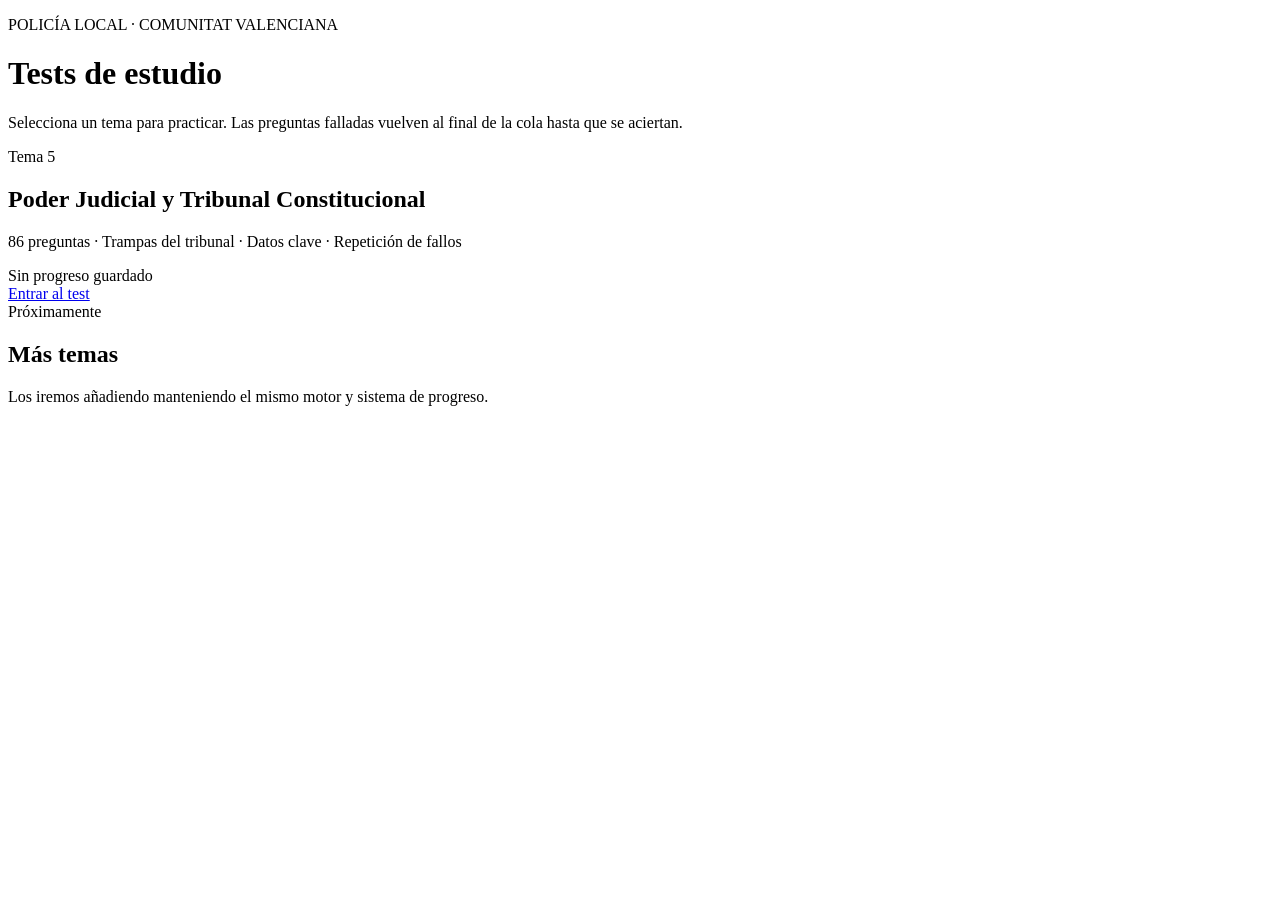
==== commit e018fbc5: "Add files via upload" ====
--- a/index.html
+++ b/index.html
@@ -1,66 +1,23 @@
 <!doctype html>
 <html lang="es">
 <head>
-<meta charset="utf-8">
-<meta name="viewport" content="width=device-width,initial-scale=1">
-<title>Tema 5 - Test Policía Local Comunitat Valenciana</title>
-<style>
-:root{--bg:#0b1220;--card:#111a2b;--muted:#8ea0b8;--text:#eef4ff;--accent:#60a5fa;--good:#22c55e;--bad:#ef4444;--gold:#f59e0b;--line:#24324a}
-*{box-sizing:border-box} body{margin:0;font-family:system-ui,-apple-system,Segoe UI,Roboto,Arial;background:linear-gradient(135deg,#08101d,#111c31);color:var(--text);min-height:100vh}
-.wrap{max-width:920px;margin:auto;padding:20px} .top{display:flex;gap:12px;align-items:center;justify-content:space-between;flex-wrap:wrap;margin-bottom:16px}
-h1{font-size:clamp(22px,4vw,34px);margin:0} .sub{color:var(--muted);margin-top:5px}
-.stats{display:flex;gap:8px;flex-wrap:wrap} .pill{background:#17243a;border:1px solid var(--line);padding:7px 10px;border-radius:999px;font-size:14px}
-.card{background:rgba(17,26,43,.96);border:1px solid var(--line);border-radius:18px;padding:22px;box-shadow:0 18px 55px rgba(0,0,0,.28)}
-.progress{height:10px;background:#1b2940;border-radius:99px;overflow:hidden;margin:14px 0 22px} .bar{height:100%;background:linear-gradient(90deg,#60a5fa,#22c55e);width:0;transition:.3s}
-.meta{display:flex;gap:8px;align-items:center;flex-wrap:wrap;margin-bottom:10px} .badge{font-size:12px;font-weight:800;padding:5px 8px;border-radius:8px;background:#263650}
-.badge.trampa{background:#4a251f;color:#ffb4a8} .badge.clave{background:#46350d;color:#ffd36a}
-.q{font-size:22px;line-height:1.35;font-weight:750;margin:8px 0 18px} .opts{display:grid;gap:10px}
-button.opt{text-align:left;padding:14px 15px;background:#16243a;color:var(--text);border:1px solid #2d3e59;border-radius:12px;font-size:16px;cursor:pointer;transition:.15s}
-button.opt:hover{border-color:#5d83b4;transform:translateY(-1px)} button.opt.correct{border-color:var(--good);background:#123622} button.opt.wrong{border-color:var(--bad);background:#3b171b}
-button.opt:disabled{cursor:default;transform:none}
-.feedback{display:none;margin-top:18px;border-radius:13px;padding:15px;line-height:1.5} .feedback.good{display:block;background:#102f20;border:1px solid #22623b} .feedback.bad{display:block;background:#35171d;border:1px solid #79313e}
-.source{font-size:13px;color:#b8c5d8;margin-top:8px} .actions{display:flex;gap:10px;margin-top:16px;flex-wrap:wrap}
-button.action{padding:11px 15px;border:0;border-radius:10px;font-weight:750;cursor:pointer;background:#e6efff;color:#0b1220} button.secondary{background:#263650;color:#eef4ff;border:1px solid #3b506f}
-.end{text-align:center;padding:25px} .end h2{font-size:32px} .tiny{font-size:13px;color:var(--muted)}
-.legend{margin:14px 0;color:#c7d2e3;font-size:14px;line-height:1.5}
-@media(max-width:600px){.card{padding:16px}.q{font-size:19px}button.opt{font-size:15px}}
-</style>
+<meta charset="utf-8"><meta name="viewport" content="width=device-width,initial-scale=1">
+<title>Tests Policía Local</title><link rel="stylesheet" href="css/styles.css">
 </head>
-<body><div class="wrap">
-<div class="top"><div><h1>Tema 5 · Poder Judicial y Tribunal Constitucional</h1><div class="sub">Test de arrastre de errores · Policía Local · Comunitat Valenciana</div></div>
-<div class="stats"><span class="pill" id="left"></span><span class="pill" id="ok"></span><span class="pill" id="fail"></span></div></div>
-<div class="legend"><b>Regla:</b> si fallas una pregunta, vuelve al final de la cola tantas veces como sea necesario. El test no termina hasta que hayas acertado todas. Las preguntas marcadas <b>TRAMPA</b> y <b>DATO CLAVE</b> concentran los puntos de mayor riesgo de confusión en examen.</div>
-<div class="progress"><div class="bar" id="bar"></div></div>
-<div class="card" id="card"></div>
-</div>
+<body><main class="shell">
+<header class="hero"><p class="eyebrow">POLICÍA LOCAL · COMUNITAT VALENCIANA</p><h1>Tests de estudio</h1>
+<p class="hero-copy">Selecciona un tema para practicar. Las preguntas falladas vuelven al final de la cola hasta que se aciertan.</p></header>
+<section class="topic-grid">
+<article class="topic-card"><div class="topic-number">Tema 5</div>
+<h2>Poder Judicial y Tribunal Constitucional</h2>
+<p>86 preguntas · Trampas del tribunal · Datos clave · Repetición de fallos</p>
+<div class="topic-progress" id="tema05-progress">Sin progreso guardado</div>
+<a class="primary-link" href="test.html?tema=05">Entrar al test</a></article>
+<article class="topic-card disabled-card"><div class="topic-number">Próximamente</div><h2>Más temas</h2>
+<p>Los iremos añadiendo manteniendo el mismo motor y sistema de progreso.</p></article>
+</section></main>
+<script src="js/progreso.js"></script>
 <script>
-const bank=[{"q": "¿En qué Título de la Constitución Española se regula el Poder Judicial?", "o": ["Título V", "Título VI", "Título VIII", "Título IX"], "a": 1, "e": "El Poder Judicial se regula en el Título VI de la CE, arts. 117 a 127. El Tribunal Constitucional se regula separadamente en el Título IX.", "src": "Tema 5, págs. 2-3", "tag": "TRAMPA"}, {"q": "¿Forma parte el Tribunal Constitucional del Poder Judicial?", "o": ["Sí, como órgano jurisdiccional superior", "Sí, junto con el Tribunal Supremo", "No, es un órgano constitucional autónomo e independiente del Poder Judicial", "Solo cuando resuelve recursos de amparo"], "a": 2, "e": "el TC no forma parte del Poder Judicial; es un órgano constitucional autónomo e independiente de éste.", "src": "Tema 5, págs. 2 y 22", "tag": "TRAMPA"}, {"q": "Según el art. 117.1 CE, la justicia...", "o": ["emana del Rey y se administra en nombre del pueblo", "emana del pueblo y se administra en nombre del Rey", "emana de las Cortes y se administra en nombre del Rey", "emana de la Constitución y se administra en nombre del pueblo"], "a": 1, "e": "Literalidad clave: «La justicia emana del pueblo y se administra en nombre del Rey». Invertir ambas expresiones es una trampa típica.", "src": "Art. 117.1 CE · Tema 5, pág. 3", "tag": "TRAMPA"}, {"q": "¿Cuál de estas NO figura entre las cuatro notas del juez del art. 117.1 CE?", "o": ["Independientes", "Inamovibles", "Imparciales", "Responsables"], "a": 2, "e": "Las cuatro notas son: independientes, inamovibles, responsables y sometidos únicamente al imperio de la ley. «Imparciales» es el quinto adjetivo falso utilizado habitualmente como distractor.", "src": "Art. 117.1 CE · Tema 5, págs. 3-4", "tag": "TRAMPA"}, {"q": "Los Jueces y Magistrados están sometidos únicamente...", "o": ["a la Constitución", "al imperio de la ley", "al Consejo General del Poder Judicial", "a la jurisprudencia del Tribunal Supremo"], "a": 1, "e": "El art. 117.1 CE dice «sometidos únicamente al imperio de la ley». Cambiarlo por «a la Constitución» es una trampa destacada en el lateral.", "src": "Art. 117.1 CE · Tema 5, pág. 3", "tag": "TRAMPA"}, {"q": "La potestad jurisdiccional consiste, según el art. 117.3 CE, en...", "o": ["interpretar y aplicar las leyes", "juzgar y ejecutar las sentencias", "juzgar y hacer ejecutar lo juzgado", "resolver y hacer cumplir lo resuelto"], "a": 2, "e": "La fórmula literal es «juzgando y haciendo ejecutar lo juzgado».", "src": "Art. 117.3 CE · Tema 5, págs. 3-4", "tag": "CLAVE"}, {"q": "¿Qué principio es la base de la organización y funcionamiento de los Tribunales?", "o": ["Unidad jurisdiccional", "Jerarquía jurisdiccional", "Independencia funcional", "Especialidad jurisdiccional"], "a": 0, "e": "El art. 117.5 CE establece que el principio de unidad jurisdiccional es la base de la organización y funcionamiento de los Tribunales.", "src": "Art. 117.5 CE · Tema 5, pág. 3", "tag": "CLAVE"}, {"q": "El art. 117.6 CE prohíbe...", "o": ["los Tribunales de Honor", "los Tribunales de excepción", "los Tribunales militares", "los Tribunales consuetudinarios"], "a": 1, "e": "El art. 117.6 prohíbe los Tribunales de excepción. Los Tribunales de Honor se prohíben en el art. 26 CE: son dos artículos distintos y se utilizan con frecuencia como distractores cruzados.", "src": "Art. 117.6 CE · Tema 5, pág. 3", "tag": "TRAMPA"}, {"q": "¿En qué artículo de la CE se prohíben los Tribunales de Honor?", "o": ["26", "117.6", "120.1", "125"], "a": 0, "e": "Los Tribunales de Honor se prohíben en el art. 26 CE; los de excepción, en el art. 117.6 CE.", "src": "Tema 5, pág. 3", "tag": "TRAMPA"}, {"q": "Si un órgano judicial considera que una norma con rango de ley puede ser contraria a la Constitución, debe...", "o": ["inaplicarla directamente", "remitirla al Tribunal Supremo", "plantear cuestión ante el Tribunal Constitucional", "pedir autorización al CGPJ"], "a": 2, "e": "Según el art. 5.2 LOPJ, el juez no inaplica una ley: plantea la cuestión de inconstitucionalidad ante el TC. Es una distinción esencial frente a la inaplicación de reglamentos ilegales.", "src": "Art. 5.2 LOPJ · Tema 5, pág. 4", "tag": "CLAVE"}, {"q": "¿Qué puede inaplicar un juez por ilegalidad, según el dato lateral de los apuntes?", "o": ["Una ley orgánica", "Una ley autonómica", "Un reglamento ilegal", "Una norma constitucional"], "a": 2, "e": "El lateral señala: «El juez NO inaplica la ley: plantea la cuestión. Solo inaplica reglamentos ilegales (art. 6)».", "src": "Tema 5, pág. 4", "tag": "CLAVE"}, {"q": "¿Pueden los tribunales superiores o el CGPJ dictar instrucciones sobre la interpretación del ordenamiento en el ejercicio de la función jurisdiccional?", "o": ["Sí, ambos", "Solo el CGPJ", "Solo los tribunales superiores", "No"], "a": 3, "e": "El art. 12.3 LOPJ prohíbe que los tribunales superiores y el CGPJ dicten instrucciones sobre aplicación o interpretación del ordenamiento en la función jurisdiccional.", "src": "Art. 12.3 LOPJ · Tema 5, pág. 4", "tag": "TRAMPA"}, {"q": "El juez perturbado en su independencia lo pone en conocimiento de...", "o": ["el Tribunal Supremo", "el Ministerio Fiscal", "el CGPJ", "el Ministerio de Justicia"], "a": 2, "e": "Art. 14 LOPJ: el juez perturbado acude al CGPJ; el Ministerio Fiscal promueve las acciones en defensa de la independencia judicial.", "src": "Art. 14 LOPJ · Tema 5, pág. 4", "tag": "CLAVE"}, {"q": "La justicia será gratuita...", "o": ["siempre para todos", "solo en procesos penales", "cuando así lo disponga la ley y, en todo caso, para quienes acrediten insuficiencia de recursos", "solo si lo acuerda el juez"], "a": 2, "e": "Art. 119 CE. la gratuidad no es universal, pero sí opera en todo caso para quien acredite insuficiencia de recursos para litigar.", "src": "Art. 119 CE · Tema 5, pág. 5", "tag": "TRAMPA"}, {"q": "Las actuaciones judiciales serán...", "o": ["siempre secretas", "públicas, con las excepciones previstas en las leyes de procedimiento", "públicas sin excepción", "privadas salvo en materia penal"], "a": 1, "e": "El art. 120.1 CE establece publicidad con las excepciones que prevean las leyes de procedimiento.", "src": "Art. 120.1 CE · Tema 5, pág. 5", "tag": "TRAMPA"}, {"q": "Las sentencias serán...", "o": ["normalmente motivadas", "siempre motivadas y se pronunciarán en audiencia pública", "motivadas solo si admiten recurso", "públicas pero no necesariamente motivadas"], "a": 1, "e": "Art. 120.3 CE: «Las sentencias serán siempre motivadas y se pronunciarán en audiencia pública».", "src": "Art. 120.3 CE · Tema 5, pág. 5", "tag": "CLAVE"}, {"q": "El art. 121 CE reconoce indemnización a cargo del Estado por...", "o": ["solo error judicial", "solo funcionamiento anormal", "error judicial y funcionamiento anormal de la Administración de Justicia", "cualquier resolución desfavorable"], "a": 2, "e": "Existen dos títulos indemnizatorios: error judicial y funcionamiento anormal. El distractor suele suprimir el segundo.", "src": "Art. 121 CE · Tema 5, pág. 5", "tag": "TRAMPA"}, {"q": "La policía judicial depende, en sus funciones de averiguación del delito y aseguramiento del delincuente, de...", "o": ["Gobierno y Delegación del Gobierno", "Jueces, Tribunales y Ministerio Fiscal", "solo Ministerio Fiscal", "CGPJ y Ministerio del Interior"], "a": 1, "e": "Es la literalidad del art. 126 CE: depende de Jueces, Tribunales y Ministerio Fiscal en esas funciones.", "src": "Art. 126 CE · Tema 5, pág. 6", "tag": "CLAVE"}, {"q": "Mientras estén en activo, Jueces, Magistrados y Fiscales...", "o": ["pueden pertenecer a sindicatos, pero no a partidos", "pueden pertenecer a partidos, pero no a sindicatos", "no pueden pertenecer a partidos políticos ni sindicatos", "no pueden asociarse profesionalmente"], "a": 2, "e": "Art. 127.1 CE: no pueden pertenecer a partidos políticos ni sindicatos mientras estén en activo; sí se prevé asociación profesional.", "src": "Art. 127.1 CE · Tema 5, pág. 6", "tag": "TRAMPA"}, {"q": "La acción popular del art. 19.1 LOPJ corresponde a...", "o": ["cualquier residente en España", "los ciudadanos de nacionalidad española", "solo los electores", "solo las asociaciones"], "a": 1, "e": "El lateral precisa que el art. 19.1 LOPJ atribuye la acción popular a los ciudadanos de nacionalidad española.", "src": "Art. 19.1 LOPJ · Tema 5, pág. 6", "tag": "CLAVE"}, {"q": "El CGPJ es...", "o": ["un tribunal superior", "el órgano de gobierno del Poder Judicial", "un órgano del Gobierno", "una Sala del Tribunal Supremo"], "a": 1, "e": "Art. 122.2 CE: el Consejo General del Poder Judicial es el órgano de gobierno del Poder Judicial. No es un tribunal y no juzga.", "src": "Art. 122.2 CE · Tema 5, pág. 7", "tag": "CLAVE"}, {"q": "¿Cuál es la composición constitucional del CGPJ?", "o": ["20 vocales, sin Presidente", "Presidente del TS + 20 miembros", "12 miembros + Presidente del TC", "Presidente del Gobierno + 20 vocales"], "a": 1, "e": "El CGPJ está integrado por el Presidente del Tribunal Supremo, que lo preside, y veinte miembros.", "src": "Art. 122.3 CE · Tema 5, pág. 7", "tag": "CLAVE"}, {"q": "¿Cuál es el mandato de los veinte vocales del CGPJ?", "o": ["3 años", "4 años", "5 años", "9 años"], "a": 2, "e": "Los veinte miembros son nombrados por el Rey por un período de cinco años.", "src": "Art. 122.3 CE · Tema 5, pág. 7", "tag": "TRAMPA"}, {"q": "La distribución de los 20 vocales del CGPJ es...", "o": ["10 judiciales y 10 juristas", "12 judiciales y 8 juristas", "8 judiciales y 12 juristas", "14 judiciales y 6 juristas"], "a": 1, "e": "Dato clave: 12 de procedencia judicial + 8 juristas. La LOPJ articula que cada Cámara elige 10 (6 judiciales + 4 juristas).", "src": "Art. 122.3 CE / 567 LOPJ · Tema 5, pág. 7", "tag": "CLAVE"}, {"q": "¿Qué mayoría utiliza cada Cámara para la elección correspondiente de vocales del CGPJ?", "o": ["mayoría simple", "mayoría absoluta", "tres quintos", "dos tercios"], "a": 2, "e": "La mayoría señalada en los apuntes es de tres quintos en cada Cámara.", "src": "Art. 122.3 CE · Tema 5, pág. 7", "tag": "CLAVE"}, {"q": "¿Cuántos vocales del CGPJ propone el Gobierno?", "o": ["0", "2", "4", "8"], "a": 0, "e": "Trampa estrella: en el CGPJ el Gobierno no propone a nadie. Los 20 vocales los designan las Cortes Generales según la articulación de la LOPJ.", "src": "Tema 5, pág. 7", "tag": "TRAMPA"}, {"q": "La Memoria anual del CGPJ se remite a...", "o": ["el Gobierno", "el Ministerio de Justicia", "las Cortes Generales", "el Tribunal Constitucional"], "a": 2, "e": "Art. 563 LOPJ: la Memoria anual se remite a las Cortes Generales, no al Gobierno.", "src": "Art. 563 LOPJ · Tema 5, págs. 8-9", "tag": "TRAMPA"}, {"q": "¿Cuál de estas comisiones NO figura en el art. 595.2 LOPJ según los apuntes?", "o": ["Permanente", "Disciplinaria", "De Nombramientos", "De Igualdad"], "a": 2, "e": "«Comisión de Nombramientos» es el intruso expresamente señalado en los apuntes. El art. 595.2 enumera seis comisiones y ésta no existe.", "src": "Art. 595.2 LOPJ · Tema 5, pág. 9", "tag": "TRAMPA"}, {"q": "La Comisión Permanente del CGPJ está compuesta por...", "o": ["Presidente + 5 vocales", "Presidente + 7 vocales: 4 judiciales y 3 juristas", "Presidente + 8 vocales: 4+4", "7 vocales sin Presidente"], "a": 1, "e": "Art. 601 LOPJ: Presidente del TS y CGPJ + otros siete vocales, cuatro del turno judicial y tres juristas.", "src": "Art. 601 LOPJ · Tema 5, pág. 10", "tag": "CLAVE"}, {"q": "La cadena correcta para el Presidente del TS y del CGPJ es...", "o": ["lo elige el Gobierno, lo nombra el Rey y lo refrenda el CGPJ", "lo eligen los vocales del Consejo, lo nombra el Rey y lo refrenda el Presidente del Gobierno", "lo eligen las Cortes y lo nombra el Gobierno", "lo propone el TC y lo nombra el Rey"], "a": 1, "e": "Dato clave lateral: lo eligen los vocales del propio Consejo, lo nombra el Rey y lo refrenda el Presidente del Gobierno.", "src": "Tema 5, pág. 9", "tag": "CLAVE"}, {"q": "El Presidente del TS y del CGPJ puede ser reelegido...", "o": ["sin límite", "una sola vez para un nuevo mandato", "nunca", "dos veces"], "a": 1, "e": "Art. 587.2 LOPJ: podrá ser reelegido y nombrado, por una sola vez, para un nuevo mandato.", "src": "Art. 587 LOPJ · Tema 5, pág. 9", "tag": "CLAVE"}, {"q": "Cuando el CGPJ está en funciones por falta de renovación, quedan vetados...", "o": ["todos sus acuerdos", "los nombramientos discrecionales", "los expedientes disciplinarios", "las memorias anuales"], "a": 1, "e": "En funciones, no puede ejercer nombramientos discrecionales.", "src": "Tema 5, págs. 8-9", "tag": "TRAMPA"}, {"q": "El Tribunal Supremo es el órgano jurisdiccional superior...", "o": ["en todos los órdenes sin excepción", "solo en civil y penal", "en todos los órdenes, salvo lo dispuesto en materia de garantías constitucionales", "salvo en el orden militar"], "a": 2, "e": "La salvedad constitucional es esencial: art. 123.1 CE, «salvo lo dispuesto en materia de garantías constitucionales». El distractor suele borrarla o cambiarla por «salvo lo militar».", "src": "Art. 123.1 CE · Tema 5, pág. 11", "tag": "TRAMPA"}, {"q": "¿Dónde tiene su sede el Tribunal Supremo?", "o": ["En Barcelona", "En la villa de Madrid", "En cada capital autonómica", "No tiene sede fija"], "a": 1, "e": "El art. 53 LOPJ establece literalmente que el Tribunal Supremo tiene su sede en la villa de Madrid; ningún otro órgano puede tener el título de Supremo.", "src": "Art. 53 LOPJ · Tema 5, pág. 11", "tag": "CLAVE"}, {"q": "¿Cuántas Salas ordinarias tiene el Tribunal Supremo?", "o": ["3", "4", "5", "6"], "a": 2, "e": "Tiene cinco Salas ordinarias: Civil, Penal, Contencioso-Administrativo, Social y Militar. Las Salas especiales de los arts. 42 y 61 no son una sexta Sala ordinaria.", "src": "Art. 55 LOPJ · Tema 5, págs. 11-13", "tag": "TRAMPA"}, {"q": "¿Cuál es la Sala Tercera del Tribunal Supremo?", "o": ["Penal", "Contencioso-Administrativo", "Social", "Militar"], "a": 1, "e": "Secuencia: 1.ª Civil, 2.ª Penal, 3.ª Contencioso-Administrativo, 4.ª Social, 5.ª Militar. La confusión entre la 3.ª y la 4.ª es un distractor habitual.", "src": "Art. 55 LOPJ · Tema 5, pág. 12", "tag": "TRAMPA"}, {"q": "La Sala especial del art. 42 LOPJ resuelve...", "o": ["disolución de partidos políticos", "conflictos de competencia entre órganos de distinto orden jurisdiccional", "recursos de amparo", "conflictos entre Estado y CCAA"], "a": 1, "e": "La Sala del art. 42 resuelve conflictos de competencia entre juzgados o tribunales de distinto orden jurisdiccional.", "src": "Art. 42 LOPJ · Tema 5, pág. 12", "tag": "TRAMPA"}, {"q": "La Sala especial del art. 42 LOPJ está compuesta por...", "o": ["Presidente del TS + 2 Magistrados, uno por cada orden en conflicto", "Presidente del TC + 4 magistrados", "Presidentes de todas las Salas del TS", "Presidente del TS + magistrado más antiguo de cada Sala"], "a": 0, "e": "Composición destacada: Presidente del TS + dos Magistrados, uno por cada orden jurisdiccional en conflicto.", "src": "Art. 42 LOPJ · Tema 5, pág. 12", "tag": "CLAVE"}, {"q": "¿Cuál es la función estrella de la llamada «Sala del 61»?", "o": ["conflictos de competencia entre órdenes", "disolución de partidos políticos", "casación civil", "control de reglamentos"], "a": 1, "e": "La competencia más característica de la Sala del 61 es los procesos de declaración de ilegalidad y disolución de partidos políticos.", "src": "Art. 61 LOPJ · Tema 5, pág. 13", "tag": "TRAMPA"}, {"q": "La Sala del 61 reúne...", "o": ["solo a la Sala Penal", "al Presidente del TS, Presidentes de Sala y el magistrado más antiguo y más moderno de cada Sala", "al Presidente y dos magistrados", "a todos los magistrados del TS"], "a": 1, "e": "Es una Sala mixta de todas las Salas: Presidente del TS + Presidentes de Sala + magistrado más antiguo y más moderno de cada una.", "src": "Art. 61 LOPJ · Tema 5, pág. 13", "tag": "CLAVE"}, {"q": "A efectos judiciales, el Estado se organiza territorialmente en...", "o": ["Municipios, comarcas, provincias y CCAA", "Municipios, partidos, provincias y CCAA", "Municipios, islas, provincias y regiones", "Partidos, comarcas, provincias y CCAA"], "a": 1, "e": "Art. 30 LOPJ: Municipios, Partidos, Provincias y Comunidades Autónomas. «Comarcas» e «islas» son distractores señalados en el lateral.", "src": "Art. 30 LOPJ · Tema 5, pág. 14", "tag": "TRAMPA"}, {"q": "Según la planta judicial vigente, ¿qué órgano hay en cada partido judicial?", "o": ["Audiencia Provincial", "Tribunal de Instancia", "Tribunal Superior de Justicia", "Tribunal Central de Instancia"], "a": 1, "e": "Art. 84.1 LOPJ: habrá un Tribunal de Instancia en cada partido judicial, con sede en su capital.", "src": "Art. 84.1 LOPJ · Tema 5, págs. 15 y 17", "tag": "CLAVE"}, {"q": "¿Cuál es la terminología vigente destacada en la actualización de la planta judicial?", "o": ["Se mantienen como regla los antiguos Juzgados unipersonales", "Los antiguos Juzgados unipersonales se sustituyen por Tribunales de Instancia y se crea el Tribunal Central de Instancia", "Se sustituyen las Audiencias Provinciales por Tribunales de Instancia", "Se elimina el juez de paz"], "a": 1, "e": "la planta vigente sustituye los antiguos juzgados unipersonales por Tribunales de Instancia y crea el Tribunal Central de Instancia.", "src": "Tema 5, pág. 15", "tag": "TRAMPA"}, {"q": "¿Cuáles son los cuatro órdenes jurisdiccionales ordinarios?", "o": ["Civil, penal, administrativo y militar", "Civil, penal, contencioso-administrativo y social", "Civil, mercantil, penal y social", "Penal, social, militar y contencioso"], "a": 1, "e": "Los cuatro órdenes son: civil, penal, contencioso-administrativo y social.", "src": "Art. 9 LOPJ · Tema 5, pág. 15", "tag": "CLAVE"}, {"q": "El orden civil actúa como «cajón de sastre» porque conoce...", "o": ["solo de contratos", "de todo lo que no esté atribuido a otro orden jurisdiccional", "también de todas las causas criminales", "de todos los actos administrativos"], "a": 1, "e": "Art. 9.2 LOPJ: el orden civil conoce, además de lo suyo, de todo lo que no esté atribuido a otro orden jurisdiccional.", "src": "Art. 9.2 LOPJ · Tema 5, pág. 15", "tag": "CLAVE"}, {"q": "La Carrera Judicial tiene...", "o": ["2 categorías", "3 categorías: Magistrado del TS, Magistrado y Juez", "4 categorías", "5 categorías"], "a": 1, "e": "Art. 299 LOPJ: tres categorías, en este orden: Magistrado del Tribunal Supremo, Magistrado y Juez.", "src": "Art. 299 LOPJ · Tema 5, pág. 15", "tag": "CLAVE"}, {"q": "La Audiencia Nacional tiene...", "o": ["jurisdicción autonómica y sede en Madrid", "jurisdicción en toda España y sede en Madrid", "jurisdicción provincial", "jurisdicción solo penal"], "a": 1, "e": "Art. 62 LOPJ: sede en la villa de Madrid y jurisdicción en toda España.", "src": "Art. 62 LOPJ · Tema 5, pág. 16", "tag": "CLAVE"}, {"q": "¿Cuántas Salas tiene la Audiencia Nacional?", "o": ["3", "4", "5", "6"], "a": 1, "e": "Tiene cuatro: Apelación, Penal, Contencioso-Administrativo y Social.", "src": "Art. 64 LOPJ · Tema 5, pág. 16", "tag": "TRAMPA"}, {"q": "¿Qué Sala NO existe en la Audiencia Nacional?", "o": ["Apelación", "Penal", "Civil", "Social"], "a": 2, "e": "La Audiencia Nacional carece de orden civil. La ausencia de Sala Civil es una trampa clásica de examen.", "src": "Art. 64 LOPJ · Tema 5, págs. 16 y 18", "tag": "TRAMPA"}, {"q": "El Tribunal Superior de Justicia culmina la organización judicial...", "o": ["de toda España, por encima del TS", "en el ámbito de cada Comunidad Autónoma, sin perjuicio de la jurisdicción del TS", "de cada provincia", "solo en materia contenciosa"], "a": 1, "e": "Art. 70 LOPJ: culmina la organización judicial en el ámbito de la Comunidad Autónoma, sin perjuicio de la jurisdicción del Tribunal Supremo.", "src": "Art. 70 LOPJ · Tema 5, pág. 17", "tag": "CLAVE"}, {"q": "¿Cuántas Salas tiene un Tribunal Superior de Justicia?", "o": ["2", "3", "4", "5"], "a": 1, "e": "Tres Salas: Civil y Penal (unidas), Contencioso-Administrativo y Social.", "src": "Art. 72 LOPJ · Tema 5, pág. 17", "tag": "TRAMPA"}, {"q": "Las disposiciones generales de las entidades locales, como las ordenanzas, se impugnan ante...", "o": ["la Sala de lo Contencioso del TSJ", "la Sala Civil de la Audiencia Nacional", "el Tribunal Constitucional directamente", "el Tribunal Supremo en única instancia"], "a": 0, "e": "Conforme al art. 74.1.b LOPJ, conoce la Sala de lo Contencioso-Administrativo del TSJ.", "src": "Art. 74.1.b LOPJ · Tema 5, pág. 17", "tag": "CLAVE"}, {"q": "Las Audiencias Provinciales tienen sede...", "o": ["en la capital de la Comunidad Autónoma", "en Madrid", "en la capital de la provincia, de la que toman el nombre", "en la capital del partido judicial"], "a": 2, "e": "Art. 80.1 LOPJ: sede en la capital de la provincia, de la que toman el nombre, y jurisdicción en toda ella.", "src": "Art. 80.1 LOPJ · Tema 5, pág. 17", "tag": "CLAVE"}, {"q": "En cada municipio donde no exista Tribunal de Instancia habrá...", "o": ["una Audiencia Provincial", "un juez o jueza de paz", "una Sala del TSJ", "un Tribunal Central de Instancia"], "a": 1, "e": "Art. 99 LOPJ: en cada municipio donde no exista Tribunal de Instancia habrá un juez o jueza de paz.", "src": "Art. 99 LOPJ · Tema 5, pág. 17", "tag": "CLAVE"}, {"q": "El Ministerio Fiscal ejerce sus funciones conforme a los principios de...", "o": ["unidad de actuación y dependencia jerárquica; legalidad e imparcialidad", "independencia y jerarquía; oportunidad y objetividad", "unidad jurisdiccional y legalidad; imparcialidad y autonomía", "dependencia gubernamental y oportunidad"], "a": 0, "e": "Art. 124.2 CE: unidad de actuación y dependencia jerárquica; con sujeción, en todo caso, a legalidad e imparcialidad. Esta pareja de principios suele utilizarse como distractor.", "src": "Art. 124.2 CE · Tema 5, pág. 19", "tag": "TRAMPA"}, {"q": "El Fiscal General del Estado es nombrado...", "o": ["por el Rey, a propuesta del CGPJ, oído el Gobierno", "por el Gobierno, oído el Rey", "por el Rey, a propuesta del Gobierno, oído el CGPJ", "por las Cortes Generales"], "a": 2, "e": "Art. 124.4 CE: nombrado por el Rey, a propuesta del Gobierno, oído el CGPJ. La trampa típica cambia «oído» por «a propuesta» del CGPJ.", "src": "Art. 124.4 CE · Tema 5, pág. 19", "tag": "TRAMPA"}, {"q": "El control judicial de la potestad reglamentaria y de la legalidad de la actuación administrativa se establece en...", "o": ["art. 106.1 CE", "art. 117.1 CE", "art. 153.a CE exclusivamente", "art. 161.2 CE"], "a": 0, "e": "la Constitución instaura el control; las leyes procesales lo desarrollan.", "src": "Art. 106.1 CE · Tema 5, pág. 21", "tag": "CLAVE"}, {"q": "En el conflicto en defensa de la autonomía local, el art. 75 bis LOTC regula...", "o": ["la legitimación", "el objeto: qué normas pueden dar lugar al conflicto", "el plazo de amparo", "la composición del TC"], "a": 1, "e": "Regla clave: 75 bis = objeto (qué normas); 75 ter = legitimación (quién).", "src": "Arts. 75 bis y 75 ter LOTC · Tema 5, pág. 21", "tag": "TRAMPA"}, {"q": "Para la legitimación colectiva de municipios en el conflicto en defensa de la autonomía local, los apuntes señalan...", "o": ["1/6 de municipios y 1/7 de población", "1/7 de municipios y 1/6 de población", "1/5 de municipios y 1/5 de población", "1/3 de municipios y mayoría de población"], "a": 1, "e": "Art. 75 ter LOTC: un número de municipios que suponga un séptimo de los del ámbito y un sexto de la población.", "src": "Art. 75 ter LOTC · Tema 5, pág. 21", "tag": "TRAMPA"}, {"q": "¿Cuántos miembros tiene el Tribunal Constitucional?", "o": ["10", "12", "15", "20"], "a": 1, "e": "Art. 159.1 CE: 12 miembros nombrados por el Rey.", "src": "Art. 159.1 CE · Tema 5, pág. 22", "tag": "CLAVE"}, {"q": "¿Cómo se distribuyen las propuestas de los 12 miembros del TC?", "o": ["4 Congreso + 4 Senado + 2 Gobierno + 2 CGPJ", "6 Congreso + 6 Senado", "4 Gobierno + 4 CGPJ + 2 Congreso + 2 Senado", "8 Cortes + 4 Gobierno"], "a": 0, "e": "Distribución clave: 4 Congreso + 4 Senado + 2 Gobierno + 2 CGPJ.", "src": "Art. 159.1 CE · Tema 5, pág. 22", "tag": "TRAMPA"}, {"q": "Los miembros del Tribunal Constitucional son designados por...", "o": ["5 años, renovación total", "9 años, renovándose por terceras partes cada 3", "3 años, renovables", "6 años, por mitades cada 3"], "a": 1, "e": "Art. 159.3 CE: nueve años, con renovación por terceras partes cada tres años.", "src": "Art. 159.3 CE · Tema 5, pág. 22", "tag": "TRAMPA"}, {"q": "El Presidente del Tribunal Constitucional es nombrado por el Rey...", "o": ["a propuesta del Gobierno, por 5 años", "a propuesta del CGPJ, por 3 años", "a propuesta del propio Tribunal en Pleno, por 3 años", "a propuesta del Congreso, por 9 años"], "a": 2, "e": "Art. 160 CE: nombrado entre sus miembros por el Rey, a propuesta del mismo Tribunal en Pleno, por tres años. Es una trampa recurrente frente al Presidente del TS.", "src": "Art. 160 CE · Tema 5, pág. 23", "tag": "TRAMPA"}, {"q": "¿Cuántas Salas tiene el Tribunal Constitucional y cuántos magistrados tiene cada una?", "o": ["2 Salas de 6", "3 Salas de 4", "4 Salas de 3", "2 Salas de 5"], "a": 0, "e": "Art. 7 LOTC: dos Salas de seis magistrados cada una.", "src": "Art. 7 LOTC · Tema 5, pág. 23", "tag": "CLAVE"}, {"q": "Las Secciones del Tribunal Constitucional se componen de...", "o": ["Presidente + 1 magistrado", "Presidente + 2 magistrados", "6 magistrados", "todos los magistrados"], "a": 1, "e": "Art. 8 LOTC: las Secciones se componen de Presidente + dos magistrados y deciden la admisión.", "src": "Art. 8 LOTC · Tema 5, pág. 23", "tag": "CLAVE"}, {"q": "En la elección del Presidente del TC, la secuencia correcta es...", "o": ["votación pública → mayoría simple → edad", "votación secreta → mayoría absoluta → más votos → antigüedad → edad", "votación secreta → 3/5 → sorteo", "votación pública → mayoría absoluta → antigüedad"], "a": 1, "e": "Art. 9 LOTC: votación secreta; primera votación mayoría absoluta; después más votos; empate: antigüedad y luego edad.", "src": "Art. 9 LOTC · Tema 5, págs. 23-24", "tag": "TRAMPA"}, {"q": "¿Cuál de estas NO es una competencia del Tribunal Constitucional?", "o": ["Recurso de inconstitucionalidad", "Recurso de amparo", "Recurso de casación", "Conflictos de competencia Estado-CCAA"], "a": 2, "e": "Los apuntes advierten que «recurso de casación» es jurisdicción ordinaria, no una atribución del TC.", "src": "Arts. 161 CE y 2 LOTC · Tema 5, págs. 24-25", "tag": "TRAMPA"}, {"q": "La impugnación del Gobierno del art. 161.2 CE produce...", "o": ["nulidad automática", "suspensión, que el TC debe ratificar o levantar en un plazo no superior a 5 meses", "suspensión por 9 meses", "ningún efecto suspensivo"], "a": 1, "e": "Art. 161.2 CE: la impugnación produce suspensión y el TC debe ratificarla o levantarla en un plazo no superior a cinco meses.", "src": "Art. 161.2 CE · Tema 5, pág. 24", "tag": "CLAVE"}, {"q": "¿Quién está legitimado para interponer recurso de inconstitucionalidad?", "o": ["cualquier ciudadano", "solo los jueces", "Presidente del Gobierno, Defensor del Pueblo, 50 Diputados, 50 Senadores y órganos autonómicos previstos", "Ministerio Fiscal exclusivamente"], "a": 2, "e": "Art. 162.1.a CE: sujetos políticos tasados. El particular no interpone recurso de inconstitucionalidad.", "src": "Art. 162.1.a CE · Tema 5, pág. 25", "tag": "TRAMPA"}, {"q": "La cuestión de inconstitucionalidad la plantea...", "o": ["cualquier ciudadano", "el Ministerio Fiscal directamente", "un Juez o Tribunal cuando de la validez de la norma dependa el fallo", "50 Diputados"], "a": 2, "e": "Arts. 163 CE y 35 LOTC: la plantea un Juez o Tribunal; las partes no la interponen directamente.", "src": "Art. 163 CE / 35 LOTC · Tema 5, págs. 25-26", "tag": "TRAMPA"}, {"q": "El plazo general para el recurso de inconstitucionalidad es...", "o": ["20 días", "30 días", "3 meses", "5 meses"], "a": 2, "e": "Art. 33.1 LOTC: tres meses desde la publicación. En el supuesto de Comisión Bilateral puede ser de nueve meses.", "src": "Art. 33 LOTC · Tema 5, pág. 25", "tag": "CLAVE"}, {"q": "En el supuesto de Comisión Bilateral, el plazo del recurso de inconstitucionalidad puede alcanzar...", "o": ["5 meses", "6 meses", "9 meses", "12 meses"], "a": 2, "e": "No deben confundirse los plazos: 3 meses en general / 9 meses con Comisión Bilateral.", "src": "Art. 33.2 LOTC · Tema 5, pág. 25", "tag": "TRAMPA"}, {"q": "En la cuestión de inconstitucionalidad, la audiencia previa a las partes y al Ministerio Fiscal es de...", "o": ["5 días", "10 días", "20 días", "30 días"], "a": 1, "e": "Art. 35 LOTC: audiencia previa a las partes y al Ministerio Fiscal por diez días.", "src": "Art. 35 LOTC · Tema 5, pág. 25", "tag": "TRAMPA"}, {"q": "La cuestión de inconstitucionalidad tiene, según el art. 163 CE...", "o": ["efectos siempre suspensivos", "efectos que en ningún caso serán suspensivos", "efectos suspensivos durante 5 meses", "efectos suspensivos si lo pide el MF"], "a": 1, "e": "El art. 163 CE dispone que los efectos que establezca la ley «en ningún caso serán suspensivos».", "src": "Art. 163 CE · Tema 5, pág. 26", "tag": "CLAVE"}, {"q": "El recurso de amparo protege...", "o": ["todos los derechos del Título I", "los derechos de los arts. 14 a 29 CE y la objeción de conciencia del art. 30", "solo los arts. 15 a 29", "solo los derechos políticos"], "a": 1, "e": "Art. 41 LOTC: derechos de los arts. 14 a 29 CE y objeción de conciencia del art. 30 (30.2 en el cuadro-resumen).", "src": "Art. 41 LOTC · Tema 5, pág. 26", "tag": "CLAVE"}, {"q": "El plazo de amparo frente a actos sin valor de ley de las Cortes o Asambleas es...", "o": ["20 días", "30 días", "3 meses", "9 meses"], "a": 2, "e": "Art. 42 LOTC: tres meses.", "src": "Art. 42 LOTC · Tema 5, pág. 26", "tag": "TRAMPA"}, {"q": "El plazo de amparo frente a actos del Gobierno o de la Administración es...", "o": ["10 días", "20 días", "30 días", "3 meses"], "a": 1, "e": "Art. 43.2 LOTC: veinte días, una vez agotada la vía judicial.", "src": "Art. 43.2 LOTC · Tema 5, pág. 26", "tag": "TRAMPA"}, {"q": "El plazo de amparo frente a actos u omisiones de un órgano judicial es...", "o": ["20 días", "30 días", "3 meses", "5 meses"], "a": 1, "e": "Art. 44.2 LOTC: treinta días.", "src": "Art. 44.2 LOTC · Tema 5, pág. 26", "tag": "TRAMPA"}, {"q": "¿Cuál es la única vía directa del ciudadano al Tribunal Constitucional?", "o": ["recurso de casación", "recurso de inconstitucionalidad", "recurso de amparo", "cuestión de inconstitucionalidad"], "a": 2, "e": "el ciudadano accede al TC por amparo; no interpone directamente recurso ni cuestión de inconstitucionalidad.", "src": "Tema 5, págs. 25-27", "tag": "TRAMPA"}, {"q": "Contra las sentencias del Tribunal Constitucional...", "o": ["cabe casación ante el TS", "cabe revisión ante el Pleno", "no cabe recurso alguno", "cabe amparo"], "a": 2, "e": "Art. 164.1 CE: tienen valor de cosa juzgada desde el día siguiente de su publicación y no cabe recurso alguno contra ellas.", "src": "Art. 164.1 CE · Tema 5, pág. 27", "tag": "TRAMPA"}, {"q": "Las sentencias de inconstitucionalidad del TC vinculan...", "o": ["solo a jueces y tribunales", "a todos los Poderes Públicos", "solo al Gobierno", "solo a las partes del proceso"], "a": 1, "e": "Art. 38 LOTC: vinculan a todos los Poderes Públicos y producen efectos generales desde su publicación en el BOE.", "src": "Art. 38 LOTC · Tema 5, pág. 27", "tag": "CLAVE"}, {"q": "Relaciona correctamente el número de Salas:", "o": ["TS 5 · AN 4 · TSJ 3 · TC 2", "TS 4 · AN 5 · TSJ 3 · TC 2", "TS 5 · AN 3 · TSJ 4 · TC 2", "TS 5 · AN 4 · TSJ 2 · TC 3"], "a": 0, "e": "Cuadro de trampas: Tribunal Supremo 5, Audiencia Nacional 4 (sin civil), TSJ 3, Tribunal Constitucional 2.", "src": "Tema 5, págs. 23, 28-29", "tag": "TRAMPA"}, {"q": "Relaciona correctamente los mandatos:", "o": ["CGPJ 9 años; TC 5; Presidente TC 3", "CGPJ 5 años; TC 9 años; Presidente TC 3 años", "CGPJ 5; TC 3; Presidente TC 9", "CGPJ 3; TC 9; Presidente TC 5"], "a": 1, "e": "Trampa global del tema: CGPJ 5 años; magistrados del TC 9 años (tercios cada 3); Presidente del TC 3 años.", "src": "Tema 5, págs. 28-29", "tag": "TRAMPA"}, {"q": "¿Qué órgano propone 2 magistrados del Tribunal Constitucional?", "o": ["el Gobierno", "el Tribunal Supremo", "el Ministerio Fiscal", "la Audiencia Nacional"], "a": 0, "e": "En el TC el Gobierno propone 2 de los 12 magistrados. En el CGPJ, en cambio, el Gobierno no propone ningún vocal.", "src": "Art. 159.1 CE · Tema 5, págs. 22 y 28", "tag": "TRAMPA"}, {"q": "¿Qué porcentaje mínimo de cada sexo se señala para magistrados del TC y vocales del CGPJ en el cuadro-resumen?", "o": ["30 %", "40 %", "50 %", "60 %"], "a": 1, "e": "Se exige un 40 % de presencia mínima de cada sexo, con referencia al art. 16 LOTC y art. 567 LOPJ.", "src": "Tema 5, pág. 29", "tag": "CLAVE"}, {"q": "¿Qué requisito de experiencia profesional se exige a los juristas del CGPJ, miembros del TC y FGE?", "o": ["más de 5 años", "más de 10 años", "más de 15 años", "20 años exactos"], "a": 2, "e": "más de quince años de ejercicio profesional para esos perfiles.", "src": "Tema 5, pág. 29", "tag": "CLAVE"}];
-let queue=bank.map((_,i)=>i);
-let mastered=new Set(), fails=0, attempts=0, current=null, locked=false;
-
-function shuffle(a){for(let i=a.length-1;i>0;i--){const j=Math.floor(Math.random()*(i+1));[a[i],a[j]]=[a[j],a[i]]}return a}
-function reset(){queue=shuffle(bank.map((_,i)=>i));mastered=new Set();fails=0;attempts=0;current=null;locked=false;render()}
-function stats(){document.getElementById('left').textContent=`Pendientes: ${bank.length-mastered.size}/${bank.length}`;document.getElementById('ok').textContent=`Dominadas: ${mastered.size}`;document.getElementById('fail').textContent=`Fallos: ${fails}`;document.getElementById('bar').style.width=`${(mastered.size/bank.length)*100}%`}
-function render(){
- stats();
- if(mastered.size===bank.length){
-  document.getElementById('card').innerHTML=`<div class="end"><h2>✅ Tema completado</h2><p>Has contestado correctamente las ${bank.length} preguntas. Ninguna pregunta fallada ha quedado sin recuperar.</p><p><b>Intentos totales:</b> ${attempts} · <b>Fallos:</b> ${fails}</p><button class="action" onclick="reset()">Repetir test</button></div>`;return;
- }
- while(queue.length && mastered.has(queue[0])) queue.shift();
- if(!queue.length) queue=[...bank.keys()].filter(i=>!mastered.has(i));
- current=queue.shift(); locked=false; const x=bank[current];
- const cls=x.tag==='TRAMPA'?'trampa':'clave';
- document.getElementById('card').innerHTML=`<div class="meta"><span class="badge ${cls}">${x.tag==='TRAMPA'?'⚠ TRAMPA DEL TRIBUNAL':'★ DATO CLAVE'}</span><span class="tiny">Pregunta ${mastered.size+1} de ${bank.length} · cola dinámica</span></div>
- <div class="q">${x.q}</div><div class="opts">${x.o.map((t,i)=>`<button class="opt" onclick="answer(${i},this)"><b>${String.fromCharCode(65+i)}.</b> ${t}</button>`).join('')}</div>
- <div id="fb" class="feedback"></div><div class="actions" id="actions" style="display:none"><button class="action" onclick="render()">Siguiente</button><button class="action secondary" onclick="showRule()">Ver regla de repetición</button></div>`;
-}
-function answer(i,btn){
- if(locked)return; locked=true; attempts++; const x=bank[current]; const buttons=[...document.querySelectorAll('.opt')]; buttons.forEach(b=>b.disabled=true);
- buttons[x.a].classList.add('correct'); const fb=document.getElementById('fb');
- if(i===x.a){mastered.add(current);fb.className='feedback good';fb.innerHTML=`<b>✅ Correcta.</b><br>${x.e}<div class="source">Referencia: ${x.src}</div>`;}
- else{fails++;btn.classList.add('wrong');queue.push(current);fb.className='feedback bad';fb.innerHTML=`<b>❌ Incorrecta.</b> La correcta es <b>${String.fromCharCode(65+x.a)}. ${x.o[x.a]}</b>.<br><br>${x.e}<div class="source">Referencia: ${x.src}</div><div class="source"><b>Esta pregunta volverá al final de la cola.</b></div>`;}
- document.getElementById('actions').style.display='flex';stats();
-}
-function showRule(){alert('Las acertadas quedan dominadas. Cada pregunta fallada se vuelve a insertar al final de la cola. Si vuelve a fallarse, se inserta otra vez. El test solo termina cuando todas han sido acertadas.');}
-reset();
+const p=TestProgress.get("05"),el=document.getElementById("tema05-progress");
+if(p&&p.total) el.textContent=`${p.mastered.length}/${p.total} dominadas · ${p.fails} fallos acumulados`;
 </script></body></html>
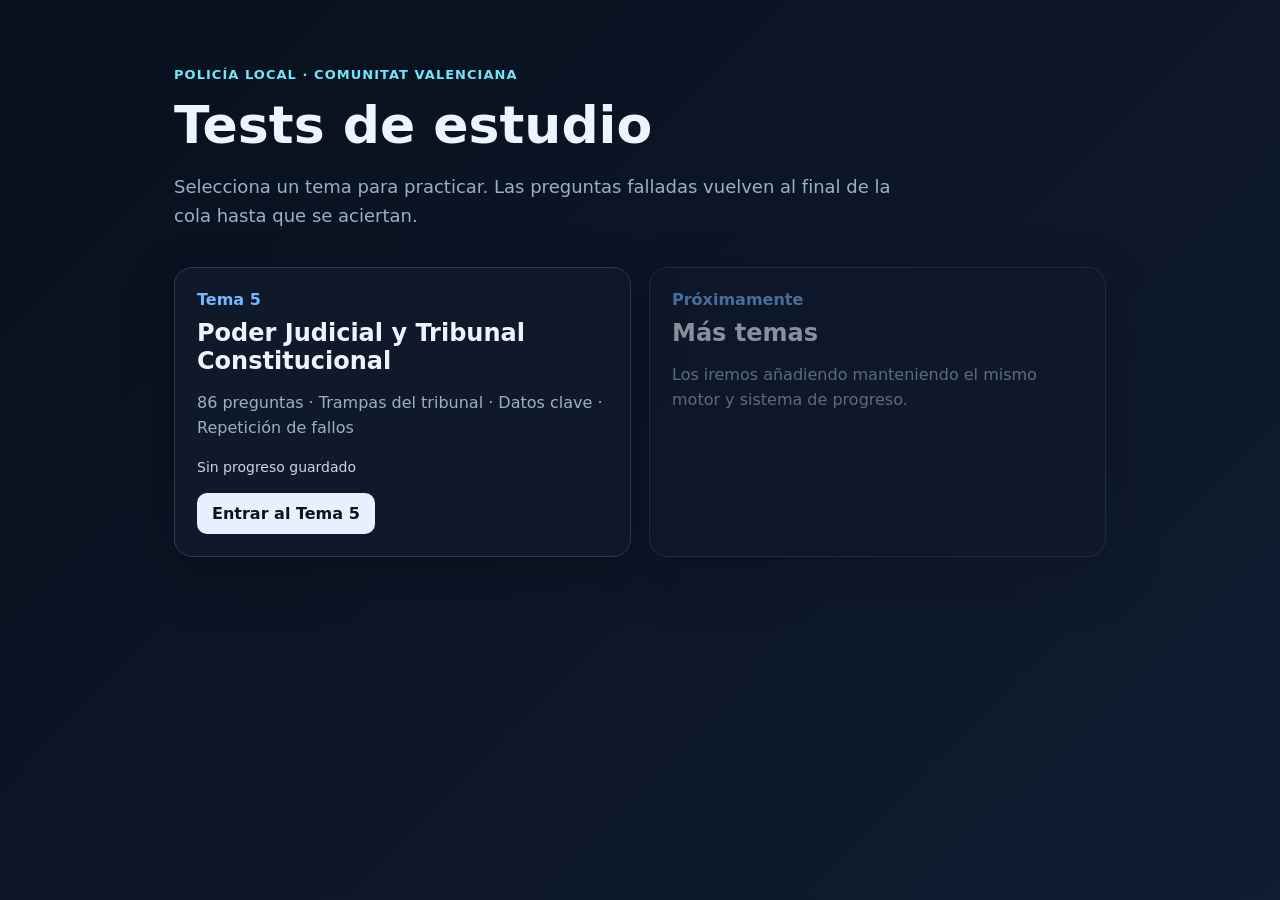
==== commit acdcefce: "Reestructura de temas y Test 1 Tema 5" ====
--- a/index.html
+++ b/index.html
@@ -12,7 +12,7 @@
 <h2>Poder Judicial y Tribunal Constitucional</h2>
 <p>86 preguntas · Trampas del tribunal · Datos clave · Repetición de fallos</p>
 <div class="topic-progress" id="tema05-progress">Sin progreso guardado</div>
-<a class="primary-link" href="test.html?tema=05">Entrar al test</a></article>
+<a class="primary-link" href="temas/tema05/index.html">Entrar al Tema 5</a></article>
 <article class="topic-card disabled-card"><div class="topic-number">Próximamente</div><h2>Más temas</h2>
 <p>Los iremos añadiendo manteniendo el mismo motor y sistema de progreso.</p></article>
 </section></main>
--- a/css/styles.css
+++ b/css/styles.css
@@ -0,0 +1,17 @@
+:root{--bg:#0b1220;--panel:#111a2b;--panel2:#17243a;--line:#2a3a55;--text:#eef4ff;--muted:#9dafc8;--accent:#60a5fa;--good:#22c55e;--bad:#ef4444;--gold:#f59e0b}
+*{box-sizing:border-box}body{margin:0;min-height:100vh;font-family:system-ui,-apple-system,Segoe UI,Roboto,Arial,sans-serif;background:linear-gradient(135deg,#07101d,#111c31);color:var(--text)}
+a{color:inherit}.shell{max-width:980px;margin:0 auto;padding:24px}.hero{padding:30px 0 18px}.eyebrow{color:#6ee7f9;font-weight:800;letter-spacing:.08em;font-size:13px}
+h1{font-size:clamp(32px,5vw,52px);margin:.2em 0}.hero-copy{color:var(--muted);max-width:720px;font-size:18px;line-height:1.6}
+.topic-grid{display:grid;grid-template-columns:repeat(auto-fit,minmax(280px,1fr));gap:18px}.topic-card{background:rgba(17,26,43,.96);border:1px solid var(--line);border-radius:18px;padding:22px;box-shadow:0 18px 55px rgba(0,0,0,.24)}
+.topic-card h2{margin:.45em 0;font-size:24px}.topic-card p{color:var(--muted);line-height:1.55}.topic-number{color:#77b7ff;font-weight:900}.topic-progress{margin:18px 0;color:#c9d6e8;font-size:14px}
+.primary-link,.action-btn{display:inline-block;background:#e8f0ff;color:#0b1220;text-decoration:none;padding:11px 15px;border-radius:10px;font-weight:800;border:0;cursor:pointer}.disabled-card{opacity:.55}
+.test-toolbar{display:flex;justify-content:space-between;gap:12px;align-items:center;margin-bottom:16px}.back-link{text-decoration:none;color:#c9d7ea}.ghost-btn{background:#20314c;color:#eef4ff;border:1px solid #395171;border-radius:10px;padding:9px 12px;cursor:pointer;font-weight:700}
+.test-head{display:flex;justify-content:space-between;gap:14px;align-items:flex-start;flex-wrap:wrap}.test-head h1{font-size:clamp(24px,4vw,36px);margin:0}.subtitle{color:var(--muted);margin-top:6px}
+.stats{display:flex;gap:8px;flex-wrap:wrap}.pill{background:var(--panel2);border:1px solid var(--line);padding:7px 10px;border-radius:999px;font-size:14px}.progress{height:10px;background:#1b2940;border-radius:99px;overflow:hidden;margin:15px 0 22px}.bar{height:100%;background:linear-gradient(90deg,#60a5fa,#22c55e);width:0;transition:.3s}
+.card{background:rgba(17,26,43,.97);border:1px solid var(--line);border-radius:18px;padding:22px;box-shadow:0 18px 55px rgba(0,0,0,.28)}.meta{display:flex;gap:8px;align-items:center;flex-wrap:wrap;margin-bottom:10px}
+.badge{font-size:12px;font-weight:900;padding:5px 8px;border-radius:8px;background:#263650}.badge.trampa{background:#4a251f;color:#ffb4a8}.badge.clave{background:#46350d;color:#ffd36a}
+.question{font-size:22px;line-height:1.4;font-weight:800;margin:8px 0 18px}.options{display:grid;gap:10px}.option{text-align:left;padding:14px 15px;background:#16243a;color:var(--text);border:1px solid #2d3e59;border-radius:12px;font-size:16px;cursor:pointer}
+.option:hover{border-color:#5d83b4}.option.correct{border-color:var(--good);background:#123622}.option.wrong{border-color:var(--bad);background:#3b171b}.option:disabled{cursor:default}
+.feedback{display:none;margin-top:18px;border-radius:13px;padding:15px;line-height:1.55}.feedback.good{display:block;background:#102f20;border:1px solid #22623b}.feedback.bad{display:block;background:#35171d;border:1px solid #79313e}
+.reference{font-size:13px;color:#b8c5d8;margin-top:8px}.actions{display:flex;gap:10px;margin-top:16px;flex-wrap:wrap}.secondary{background:#263650;color:#eef4ff;border:1px solid #3b506f}.end{text-align:center;padding:25px}.end h2{font-size:32px}.small{font-size:13px;color:var(--muted)}
+@media(max-width:600px){.shell{padding:16px}.card{padding:16px}.question{font-size:19px}.option{font-size:15px}}
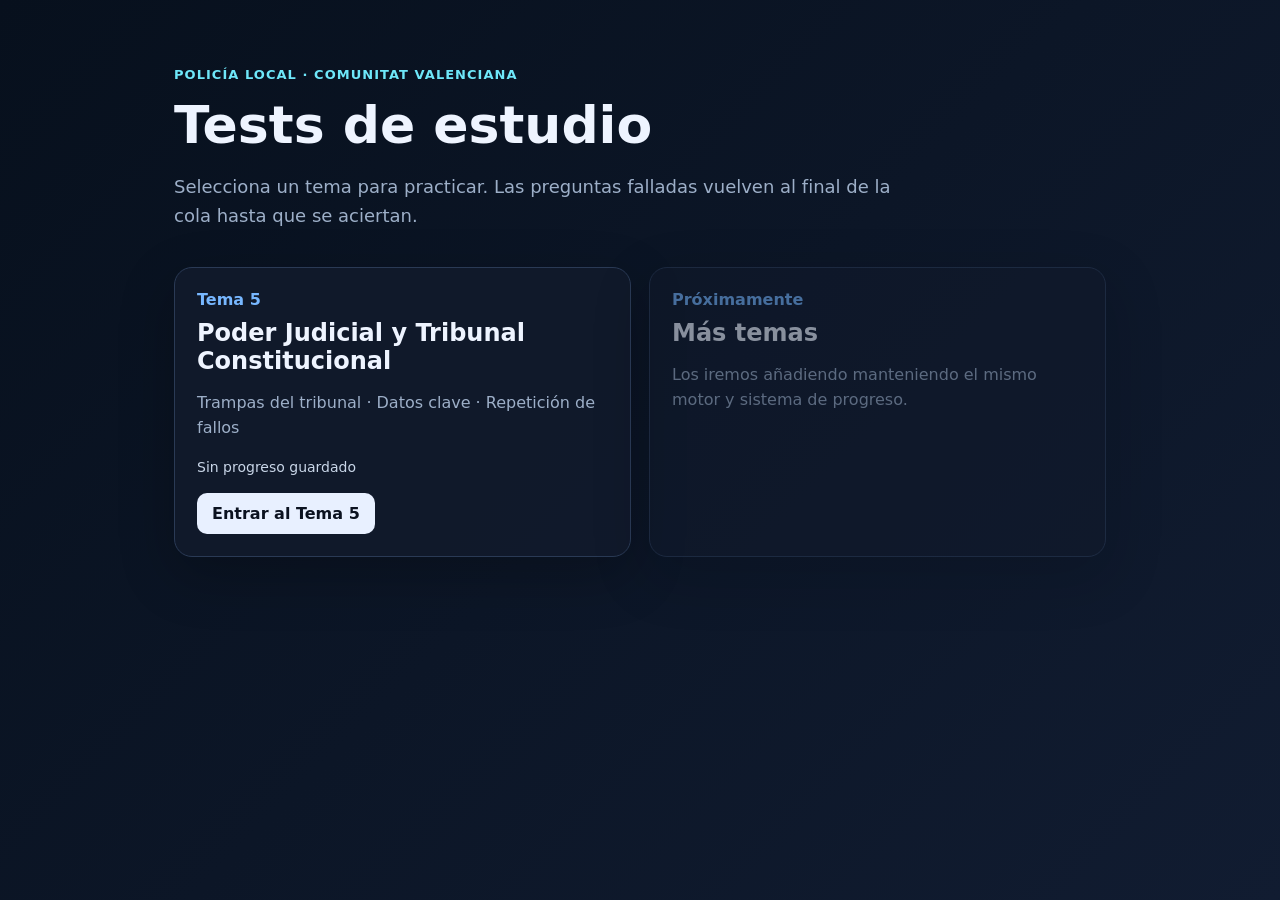
==== commit ddde3e80: "Update index.html" ====
--- a/index.html
+++ b/index.html
@@ -10,7 +10,7 @@
 <section class="topic-grid">
 <article class="topic-card"><div class="topic-number">Tema 5</div>
 <h2>Poder Judicial y Tribunal Constitucional</h2>
-<p>86 preguntas · Trampas del tribunal · Datos clave · Repetición de fallos</p>
+<p>Trampas del tribunal · Datos clave · Repetición de fallos</p>
 <div class="topic-progress" id="tema05-progress">Sin progreso guardado</div>
 <a class="primary-link" href="temas/tema05/index.html">Entrar al Tema 5</a></article>
 <article class="topic-card disabled-card"><div class="topic-number">Próximamente</div><h2>Más temas</h2>
@@ -20,4 +20,4 @@
 <script>
 const p=TestProgress.get("05"),el=document.getElementById("tema05-progress");
 if(p&&p.total) el.textContent=`${p.mastered.length}/${p.total} dominadas · ${p.fails} fallos acumulados`;
-</script></body></html>+</script></body></html>
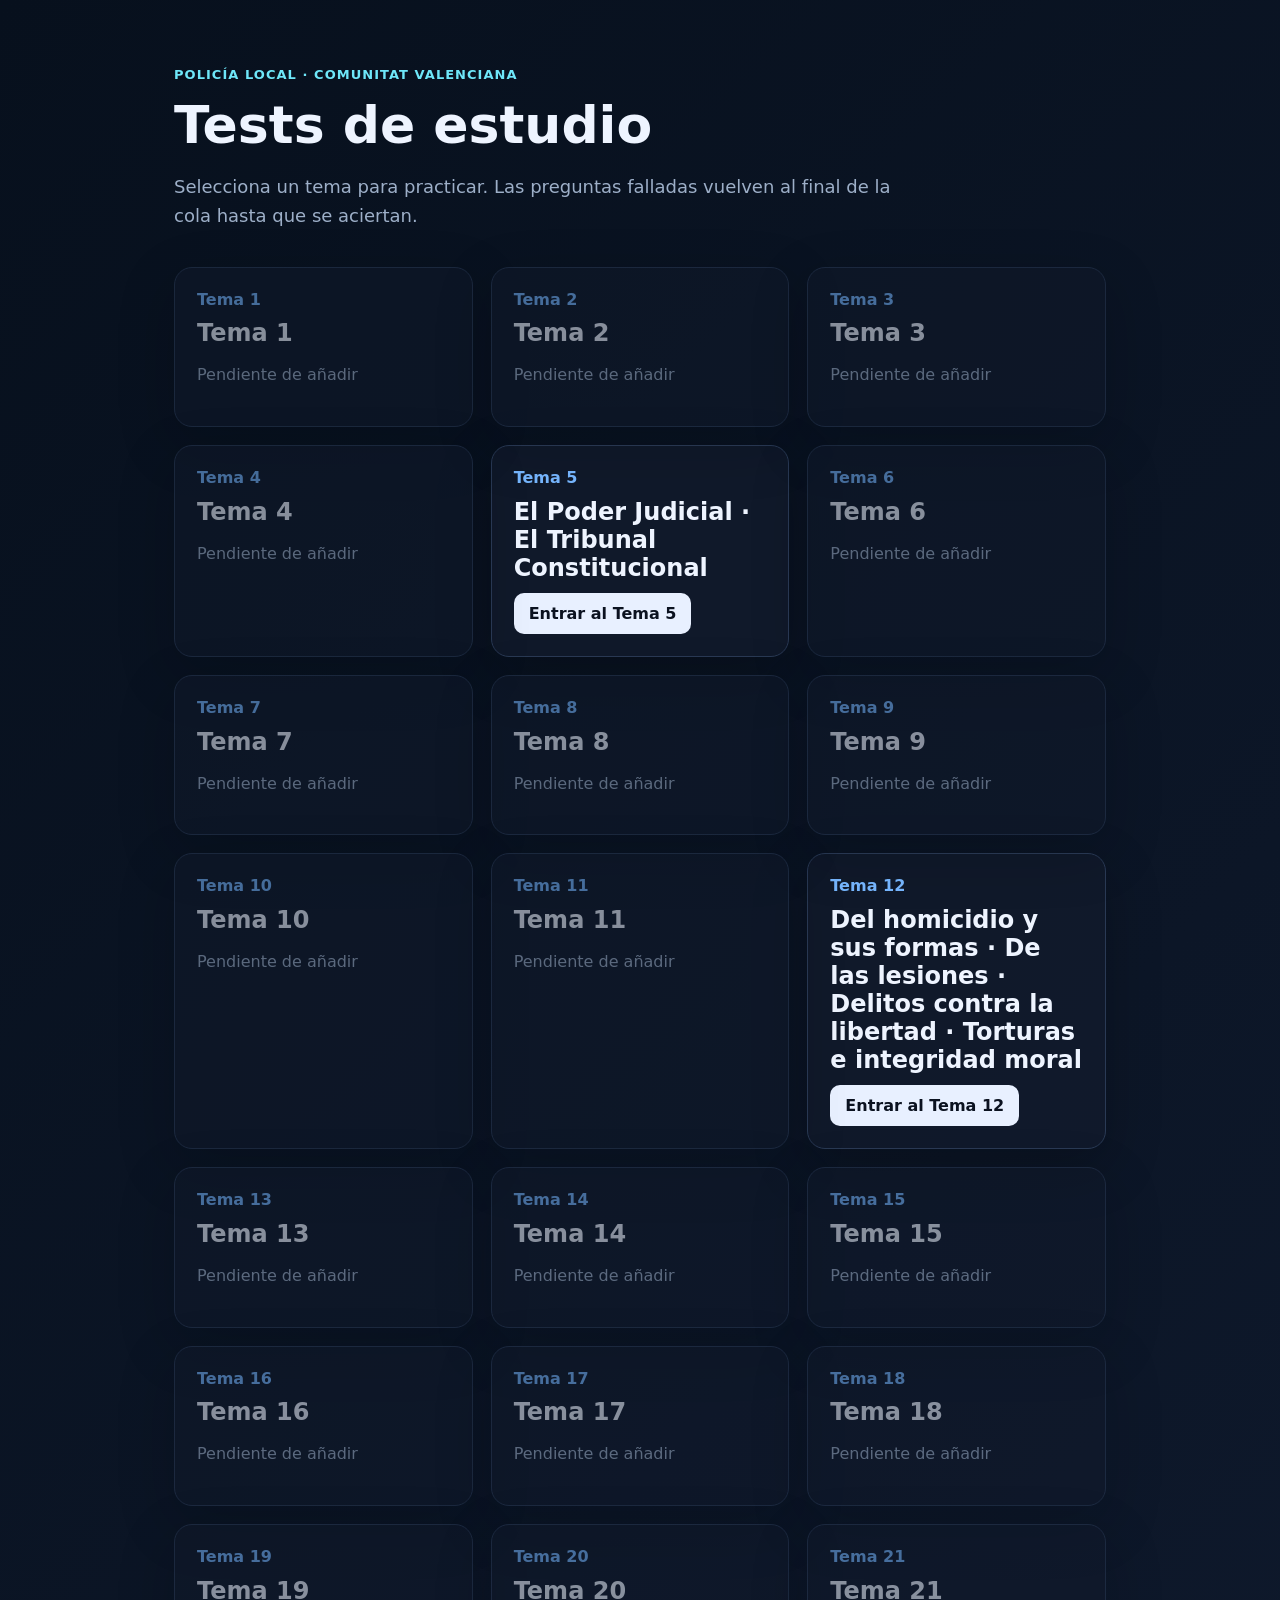
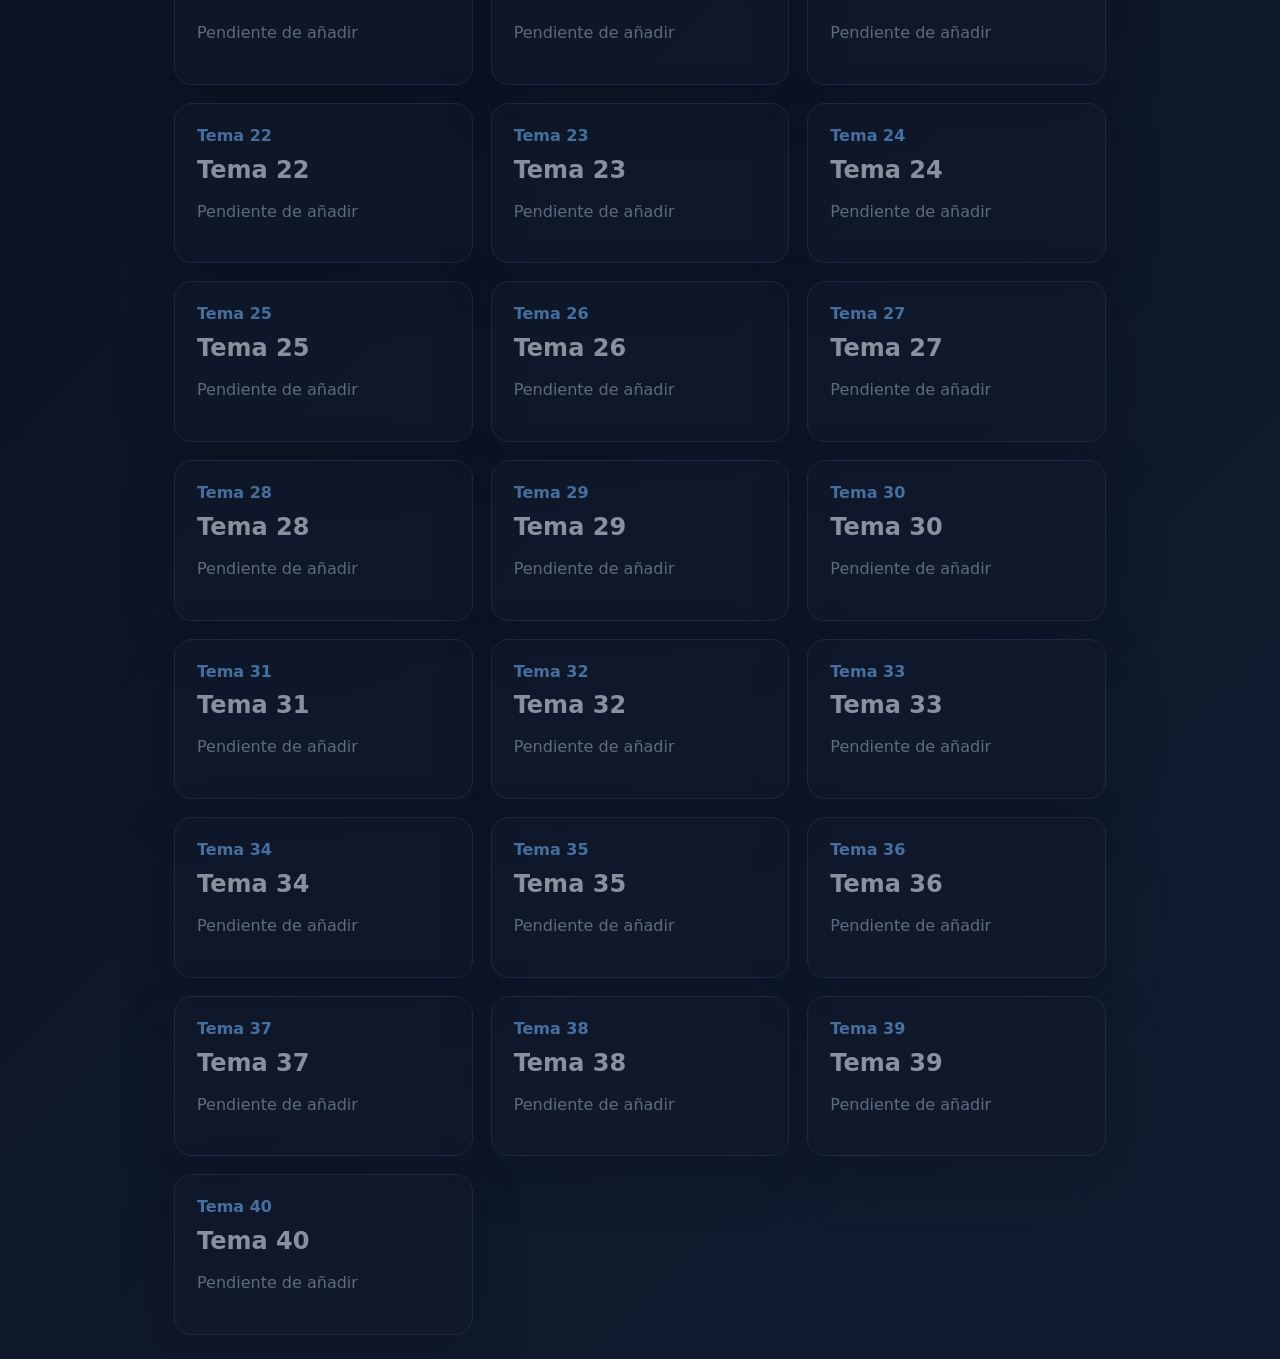
==== commit a81b8ade: "Add files via upload" ====
--- a/index.html
+++ b/index.html
@@ -7,17 +7,39 @@
 <body><main class="shell">
 <header class="hero"><p class="eyebrow">POLICÍA LOCAL · COMUNITAT VALENCIANA</p><h1>Tests de estudio</h1>
 <p class="hero-copy">Selecciona un tema para practicar. Las preguntas falladas vuelven al final de la cola hasta que se aciertan.</p></header>
-<section class="topic-grid">
-<article class="topic-card"><div class="topic-number">Tema 5</div>
-<h2>Poder Judicial y Tribunal Constitucional</h2>
-<p>Trampas del tribunal · Datos clave · Repetición de fallos</p>
-<div class="topic-progress" id="tema05-progress">Sin progreso guardado</div>
-<a class="primary-link" href="temas/tema05/index.html">Entrar al Tema 5</a></article>
-<article class="topic-card disabled-card"><div class="topic-number">Próximamente</div><h2>Más temas</h2>
-<p>Los iremos añadiendo manteniendo el mismo motor y sistema de progreso.</p></article>
-</section></main>
-<script src="js/progreso.js"></script>
+<section class="topic-grid" id="topic-grid"></section></main>
 <script>
-const p=TestProgress.get("05"),el=document.getElementById("tema05-progress");
-if(p&&p.total) el.textContent=`${p.mastered.length}/${p.total} dominadas · ${p.fails} fallos acumulados`;
-</script></body></html>
+const temas = Array.from({ length: 40 }, (_, i) => i + 1);
+
+const nombres = {
+  5: "El Poder Judicial · El Tribunal Constitucional",
+  12: "Del homicidio y sus formas · De las lesiones · Delitos contra la libertad · Torturas e integridad moral"
+};
+
+const grid = document.getElementById("topic-grid");
+
+temas.forEach(numero => {
+  const nn = String(numero).padStart(2, "0");
+  const disponible = Object.prototype.hasOwnProperty.call(nombres, numero);
+  const nombre = nombres[numero] || `Tema ${numero}`;
+
+  const card = document.createElement("article");
+  card.className = disponible ? "topic-card" : "topic-card disabled-card";
+
+  if (disponible) {
+    card.innerHTML = `
+      <div class="topic-number">Tema ${numero}</div>
+      <h2>${nombre}</h2>
+      <a class="primary-link" href="temas/tema${nn}/index.html">Entrar al Tema ${numero}</a>
+    `;
+  } else {
+    card.innerHTML = `
+      <div class="topic-number">Tema ${numero}</div>
+      <h2>${nombre}</h2>
+      <p>Pendiente de añadir</p>
+    `;
+  }
+
+  grid.appendChild(card);
+});
+</script></body></html>
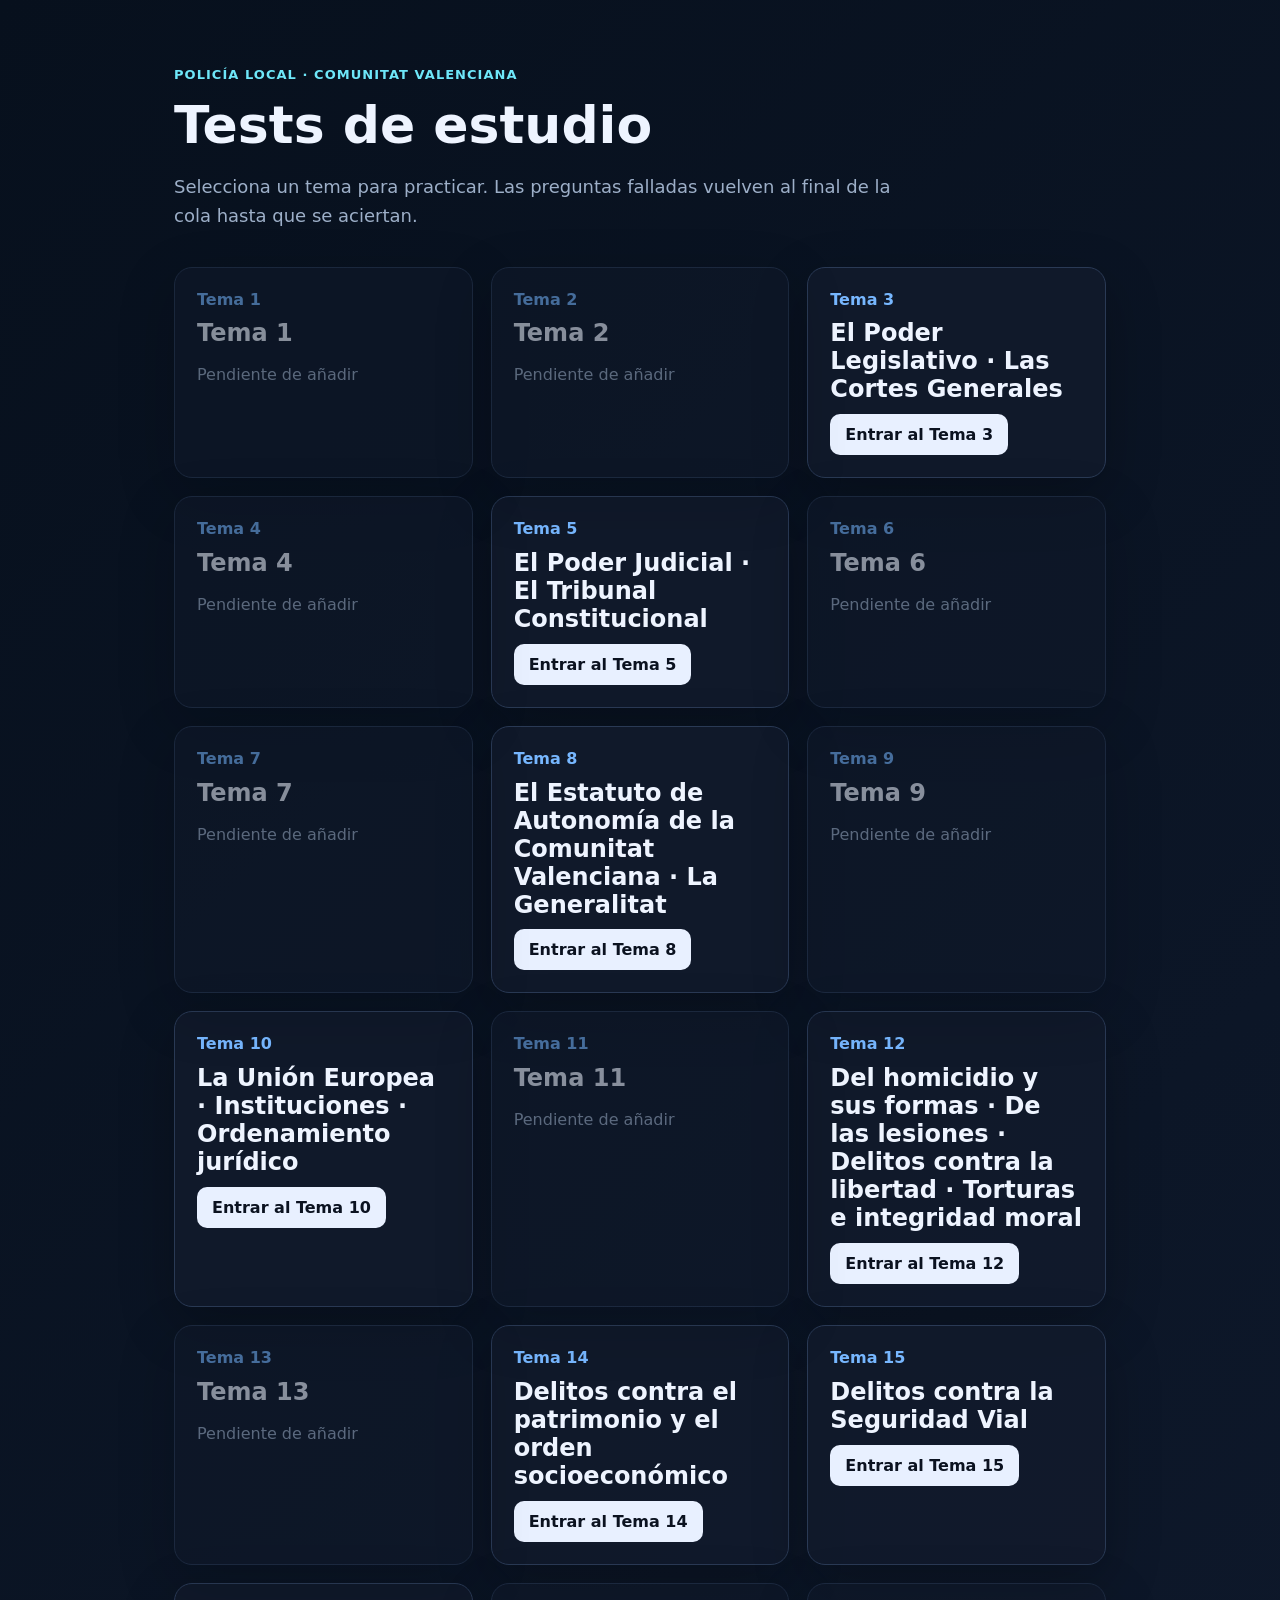
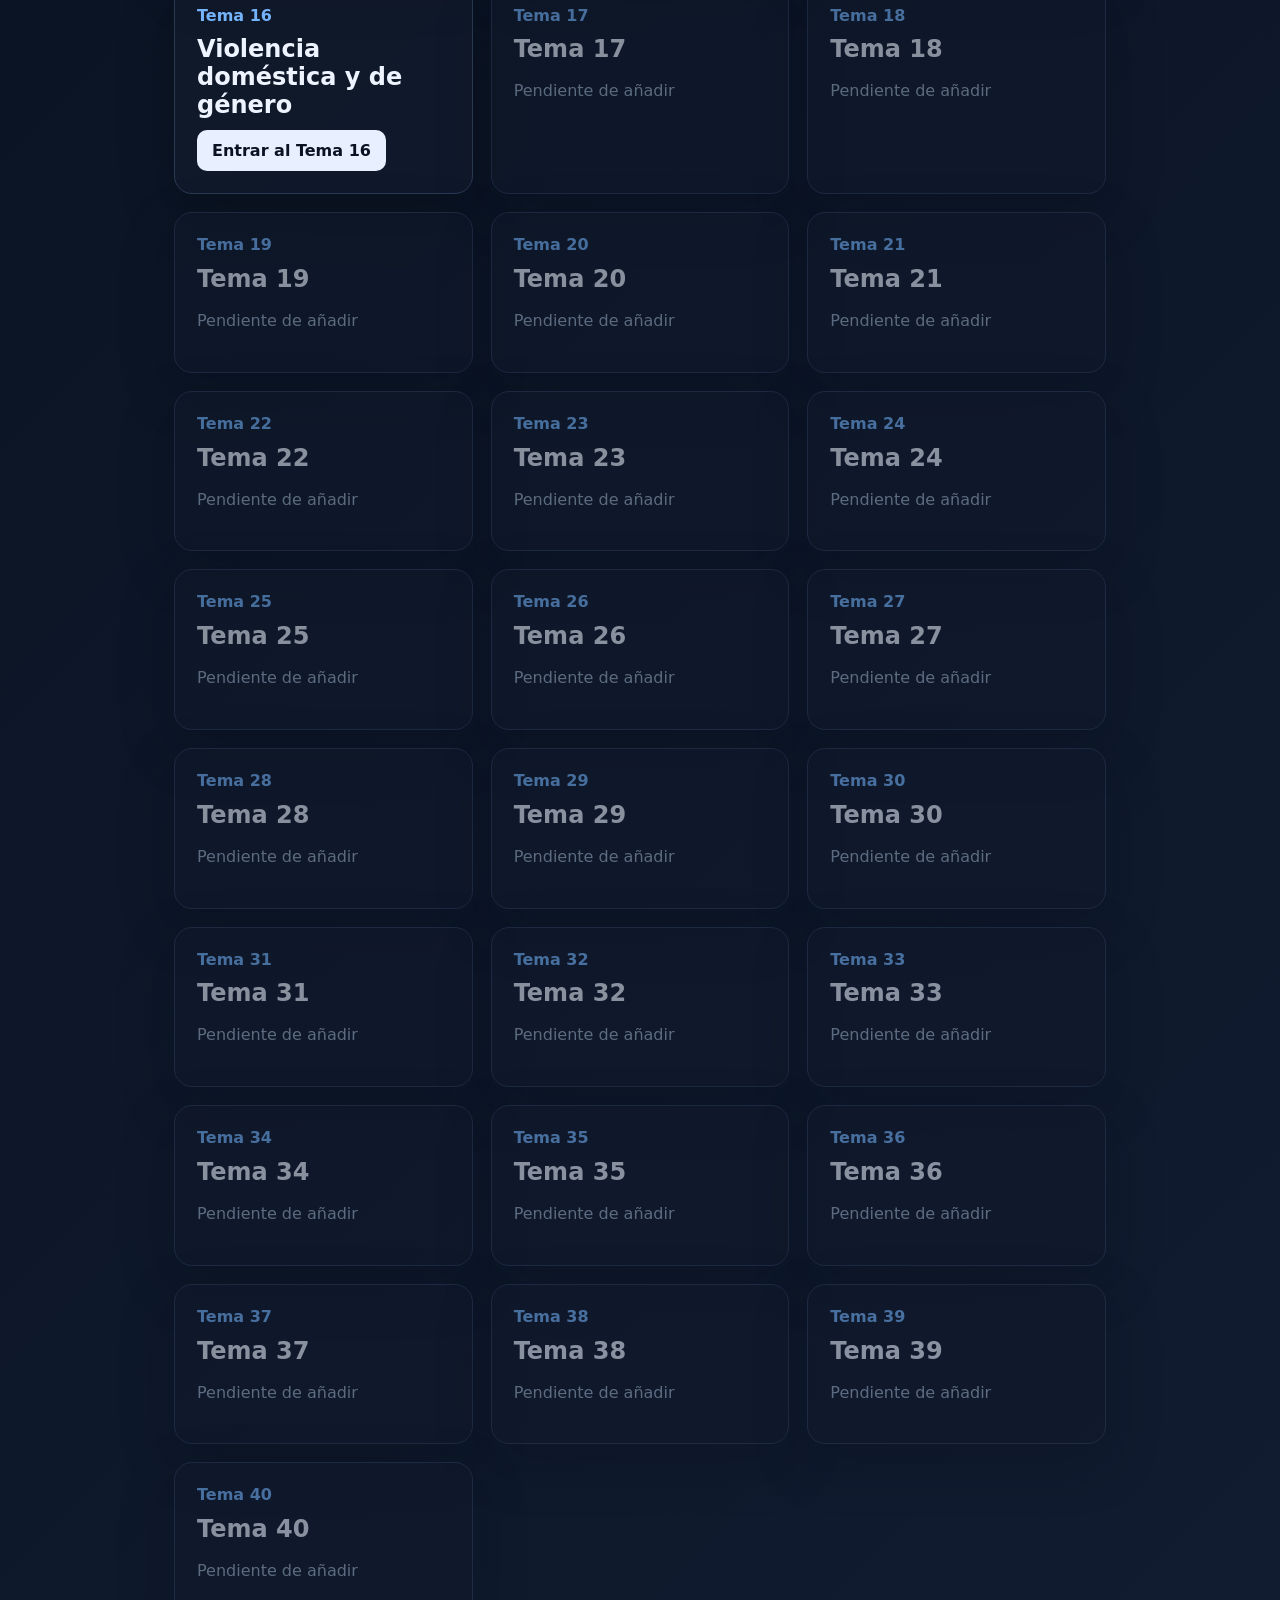
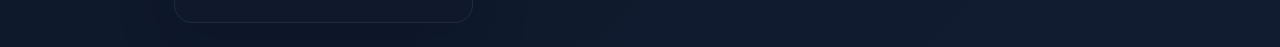
==== commit c03632b1: "Add files via upload" ====
--- a/index.html
+++ b/index.html
@@ -12,8 +12,14 @@
 const temas = Array.from({ length: 40 }, (_, i) => i + 1);
 
 const nombres = {
+  3: "El Poder Legislativo · Las Cortes Generales",
   5: "El Poder Judicial · El Tribunal Constitucional",
-  12: "Del homicidio y sus formas · De las lesiones · Delitos contra la libertad · Torturas e integridad moral"
+  8: "El Estatuto de Autonomía de la Comunitat Valenciana · La Generalitat",
+  10: "La Unión Europea · Instituciones · Ordenamiento jurídico",
+  12: "Del homicidio y sus formas · De las lesiones · Delitos contra la libertad · Torturas e integridad moral",
+  14: "Delitos contra el patrimonio y el orden socioeconómico",
+  15: "Delitos contra la Seguridad Vial",
+  16: "Violencia doméstica y de género"
 };
 
 const grid = document.getElementById("topic-grid");
